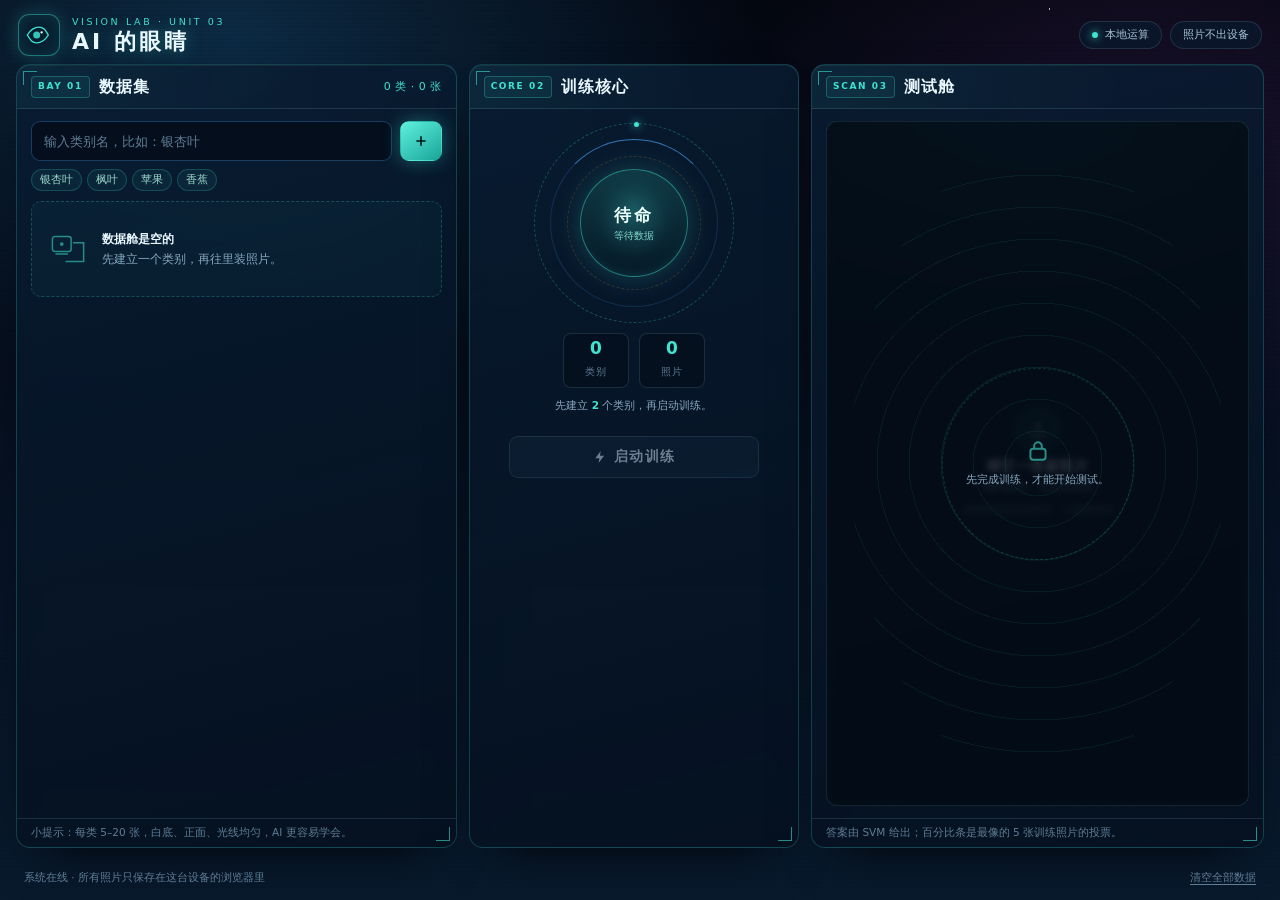
==== index.html @ 519f945d "初始化 AI 实验室网页" ====
<!DOCTYPE html>
<html lang="zh-CN">
<head>
<meta charset="UTF-8">
<meta name="viewport" content="width=device-width, initial-scale=1.0">
<title>AI 的眼睛 · 视觉训练舱</title>
<meta name="description" content="建立数据集、训练一个图像分类模型，再用新照片考考它。">
<link rel="icon" href="favicon.svg" type="image/svg+xml">
<link rel="stylesheet" href="css/style.css?v=20261105">
</head>
<body>
<div class="space" aria-hidden="true">
  <div class="stars stars-a"></div>
  <div class="stars stars-b"></div>
  <div class="horizon"></div>
  <div class="scanlines"></div>
</div>

<header class="hud-top">
  <div class="brand">
    <span class="brand-mark" aria-hidden="true">
      <svg viewBox="0 0 48 48" fill="none">
        <path d="M4 24c5.5-9 12.5-13.5 20-13.5S34.5 15 40 24c-5.5 9-12.5 13.5-20 13.5S9.5 33 4 24Z" stroke="currentColor" stroke-width="2.4"/>
        <circle cx="20" cy="24" r="6" fill="currentColor" opacity=".85"/>
        <circle cx="28.5" cy="19.5" r="2" fill="#fff"/>
      </svg>
    </span>
    <div class="brand-text">
      <p class="sys-code">VISION LAB · UNIT 03</p>
      <h1>AI 的眼睛</h1>
    </div>
  </div>
  <div class="hud-right">
    <span class="chip"><i class="live"></i>本地运算</span>
    <span class="chip">照片不出设备</span>
  </div>
</header>

<main class="deck">
  <!-- 01 数据集 -->
  <section class="panel panel-data" id="step-classes">
    <div class="panel-head">
      <span class="panel-code">BAY 01</span>
      <h2>数据集</h2>
      <span class="panel-status" id="classStatus">0 类 · 0 张</span>
    </div>
    <div class="panel-body">
      <div class="add-class">
        <input id="className" type="text" maxlength="12" placeholder="输入类别名，比如：银杏叶" autocomplete="off">
        <button class="btn add" id="addClassBtn" title="新建类别">
          <svg viewBox="0 0 24 24" fill="none" aria-hidden="true"><path d="M12 5v14M5 12h14" stroke="currentColor" stroke-width="2.4"/></svg>
        </button>
      </div>
      <div class="suggest" id="suggest">
        <button type="button" data-name="银杏叶">银杏叶</button>
        <button type="button" data-name="枫叶">枫叶</button>
        <button type="button" data-name="苹果">苹果</button>
        <button type="button" data-name="香蕉">香蕉</button>
      </div>
      <div class="class-grid" id="classGrid"></div>
      <div class="empty-state" id="classEmpty">
        <div class="empty-icon" aria-hidden="true">
          <svg viewBox="0 0 64 64" fill="none"><rect x="7" y="12" width="30" height="24" rx="4" stroke="currentColor" stroke-width="2.4"/><path d="M12 40h20M40 22h17v30H28" stroke="currentColor" stroke-width="2.4"/><circle cx="22" cy="24" r="3" fill="currentColor"/></svg>
        </div>
        <p><b>数据舱是空的</b>先建立一个类别，再往里装照片。</p>
      </div>
    </div>
    <div class="panel-foot">小提示：每类 5–20 张，白底、正面、光线均匀，AI 更容易学会。</div>
  </section>

  <!-- 02 训练核心 -->
  <section class="panel panel-core" id="step-train">
    <div class="panel-head">
      <span class="panel-code">CORE 02</span>
      <h2>训练核心</h2>
    </div>
    <div class="panel-body core-body">
      <div class="reactor" id="reactor">
        <span class="ring ring-a"></span>
        <span class="ring ring-b"></span>
        <span class="ring ring-c"></span>
        <span class="core">
          <b id="reactorTitle">待命</b>
          <i id="reactorSub">等待数据</i>
        </span>
      </div>

      <div class="stats">
        <div><b id="statClasses">0</b><span>类别</span></div>
        <div><b id="statPhotos">0</b><span>照片</span></div>
      </div>

      <p class="train-info" id="trainInfo">至少要有 2 个类别，每类至少 1 张照片。</p>
      <button class="btn launch" id="trainBtn" disabled>
        <svg viewBox="0 0 24 24" fill="none" aria-hidden="true"><path d="M13 3 5 14h6l-1 7 8-11h-6l1-7Z" fill="currentColor"/></svg>
        启动训练
      </button>
      <div class="progress" id="trainProgress" hidden><span id="trainStage">正在准备数据…</span></div>
      <p class="hint" id="trainHint" hidden></p>
    </div>
    <div class="panel-foot badge" id="modelBadge" hidden><i></i>模型已就绪，可以去测试舱了</div>
  </section>

  <!-- 03 测试舱 -->
  <section class="panel panel-test" id="step-test">
    <div class="panel-head">
      <span class="panel-code">SCAN 03</span>
      <h2>测试舱</h2>
    </div>
    <div class="panel-body test-body" id="testPanel">
      <label class="dropzone" id="dropzone" for="testFile">
        <span class="drop-icon" aria-hidden="true">
          <svg viewBox="0 0 24 24" fill="none"><path d="M12 16V4m0 0-4 4m4-4 4 4" stroke="currentColor" stroke-width="2"/><path d="M4 15v3a2 2 0 0 0 2 2h12a2 2 0 0 0 2-2v-3" stroke="currentColor" stroke-width="2"/></svg>
        </span>
        <b>喂它一张新照片</b>
        <span>拖到这里，或点击选择</span>
        <small>训练时没见过的照片，才是真考试</small>
        <input id="testFile" type="file" accept="image/*" hidden>
      </label>

      <div class="test-lock" id="testLock">
        <svg viewBox="0 0 24 24" fill="none" aria-hidden="true"><rect x="5" y="10" width="14" height="10" rx="2.5" stroke="currentColor" stroke-width="1.8"/><path d="M8.5 10V7.5a3.5 3.5 0 1 1 7 0V10" stroke="currentColor" stroke-width="1.8"/></svg>
        <p id="testLockText">先完成训练，才能打开测试舱。</p>
      </div>

      <div class="result" id="testResult" hidden></div>
    </div>
    <div class="panel-foot">答案由 SVM 给出；百分比条是最像的 5 张训练照片的投票。</div>
  </section>
</main>

<footer class="hud-bottom">
  <span><i class="live"></i>系统在线 · 所有照片只保存在这台设备的浏览器里</span>
  <button class="link-btn" id="clearAllBtn">清空全部数据</button>
</footer>

<div class="toast" id="toast" role="status" aria-live="polite"></div>

<div class="modal" id="modal" hidden>
  <div class="modal-card" role="dialog" aria-modal="true" aria-labelledby="modalTitle">
    <span class="modal-code">CONFIRM</span>
    <h3 id="modalTitle">确认删除</h3>
    <p id="modalText"></p>
    <div class="modal-actions">
      <button class="btn ghost" id="modalCancel">取消</button>
      <button class="btn danger" id="modalOk">删除</button>
    </div>
  </div>
</div>

<script src="js/db.js?v=20261105"></script>
<script src="js/features.js?v=20261105"></script>
<script src="js/app.js?v=20261105"></script>
</body>
</html>
---- css/style.css ----
/* AI 的眼睛 · 深空训练舱
   单页三栏：数据集 / 训练核心 / 测试舱。青蓝霓虹 + 橙色启动。 */

:root{
  --bg0:#03060f;
  --bg1:#071528;
  --panel:rgba(8,24,43,.82);
  --panel-2:rgba(5,17,32,.78);
  --line:rgba(63,227,208,.22);
  --line-soft:rgba(126,175,205,.18);
  --cyan:#3fe3d0;
  --cyan-deep:#0f8f85;
  --blue:#4aa8ff;
  --orange:#ff9f43;
  --orange-deep:#ff7a1a;
  --ink:#e9f7ff;
  --muted:#88a7bf;
  --muted-2:#5f7d95;
  --danger:#e05a4a;
  --font:"Microsoft YaHei","PingFang SC","Noto Sans CJK SC",system-ui,-apple-system,"Segoe UI",sans-serif;
}

*{box-sizing:border-box}
html,body{height:100%}
body{
  margin:0; overflow:hidden;
  font-family:var(--font); color:var(--ink); background:var(--bg0);
  line-height:1.5; -webkit-font-smoothing:antialiased;
}
[hidden]{display:none !important}
button,input{font-family:inherit}

/* ---------- 深空背景 ---------- */
.space{position:fixed;inset:0;z-index:-1;overflow:hidden;background:
  radial-gradient(900px 600px at 18% 4%, rgba(20,72,110,.55), transparent 60%),
  radial-gradient(700px 500px at 90% 16%, rgba(88,42,110,.28), transparent 62%),
  linear-gradient(180deg,#03060f 0%,#061224 55%,#081a2e 100%);
}
.stars{position:absolute;inset:-10% 0 0;background-repeat:no-repeat;opacity:.7}
.stars-a{
  background-image:
    radial-gradient(1.4px 1.4px at 8% 22%, #bdf3ff 50%, transparent 52%),
    radial-gradient(1.2px 1.2px at 24% 8%, #bdf3ff 50%, transparent 52%),
    radial-gradient(1.6px 1.6px at 39% 30%, #fff 50%, transparent 52%),
    radial-gradient(1.1px 1.1px at 55% 12%, #bdf3ff 50%, transparent 52%),
    radial-gradient(1.5px 1.5px at 68% 26%, #dff6ff 50%, transparent 52%),
    radial-gradient(1.2px 1.2px at 82% 10%, #fff 50%, transparent 52%),
    radial-gradient(1.3px 1.3px at 93% 32%, #bdf3ff 50%, transparent 52%),
    radial-gradient(1.1px 1.1px at 16% 44%, #9fd8ff 50%, transparent 52%),
    radial-gradient(1.4px 1.4px at 46% 48%, #9fd8ff 50%, transparent 52%),
    radial-gradient(1.2px 1.2px at 74% 52%, #dff6ff 50%, transparent 52%);
  animation:twinkle 6s ease-in-out infinite alternate;
}
.stars-b{
  background-image:
    radial-gradient(1px 1px at 12% 62%, #7fc9e8 50%, transparent 52%),
    radial-gradient(1px 1px at 31% 74%, #7fc9e8 50%, transparent 52%),
    radial-gradient(1px 1px at 49% 64%, #9fe3ff 50%, transparent 52%),
    radial-gradient(1px 1px at 66% 78%, #7fc9e8 50%, transparent 52%),
    radial-gradient(1px 1px at 84% 66%, #9fe3ff 50%, transparent 52%),
    radial-gradient(1px 1px at 95% 84%, #7fc9e8 50%, transparent 52%);
  opacity:.4; animation:twinkle 4.5s ease-in-out infinite alternate-reverse;
}
@keyframes twinkle{from{opacity:.35}to{opacity:.8}}
.horizon{
  position:absolute;left:-25%;right:-25%;bottom:-14%;height:52%;
  background-image:
    linear-gradient(rgba(63,227,208,.16) 1px, transparent 1px),
    linear-gradient(90deg, rgba(63,227,208,.16) 1px, transparent 1px);
  background-size:54px 54px;
  transform:perspective(420px) rotateX(63deg);
  transform-origin:center bottom;
  mask-image:linear-gradient(transparent 0%, #000 55%);
  -webkit-mask-image:linear-gradient(transparent 0%, #000 55%);
  opacity:.55;
}
.scanlines{
  position:absolute;inset:0;pointer-events:none;opacity:.28;
  background:repeating-linear-gradient(180deg, rgba(0,0,0,0) 0 2px, rgba(0,0,0,.35) 3px, rgba(0,0,0,0) 4px);
}

/* ---------- 顶栏 ---------- */
.hud-top{
  position:relative;z-index:2;height:64px;
  display:flex;align-items:center;justify-content:space-between;gap:16px;
  padding:10px 18px 4px;
}
.brand{display:flex;align-items:center;gap:12px;min-width:0}
.brand-mark{
  width:42px;height:42px;border-radius:11px;display:grid;place-items:center;flex:none;
  color:var(--cyan);background:rgba(8,30,48,.8);
  border:1px solid rgba(63,227,208,.45);
  box-shadow:0 0 18px rgba(63,227,208,.22), inset 0 0 16px rgba(63,227,208,.12);
}
.brand-mark svg{width:28px;height:28px}
.brand-text{min-width:0}
.sys-code{
  margin:0;font-size:9.5px;letter-spacing:2.6px;color:var(--cyan);
  text-transform:uppercase;white-space:nowrap;
}
.brand-text h1{
  margin:0;font-size:22px;line-height:1.2;letter-spacing:3px;font-weight:800;
  text-shadow:0 0 18px rgba(63,227,208,.35);
}
.hud-right{display:flex;gap:8px;flex-wrap:wrap;justify-content:flex-end}
.chip{
  display:inline-flex;align-items:center;gap:7px;height:28px;padding:0 12px;
  border-radius:999px;font-size:11px;color:#a9c7da;
  background:rgba(9,27,46,.7);border:1px solid var(--line-soft);
}
.live{
  width:6px;height:6px;border-radius:50%;background:var(--cyan);flex:none;
  box-shadow:0 0 8px var(--cyan);animation:pulse 1.6s ease-in-out infinite;
}
@keyframes pulse{0%,100%{opacity:.45}50%{opacity:1}}

/* ---------- 三栏布局 ---------- */
.deck{
  position:relative;z-index:1;
  height:calc(100vh - 64px - 44px);
  display:grid;grid-template-columns:minmax(0,36fr) minmax(0,27fr) minmax(0,37fr);
  gap:12px;padding:0 16px 8px;
}
.panel{
  position:relative;display:flex;flex-direction:column;min-height:0;overflow:hidden;
  background:linear-gradient(165deg, rgba(9,28,50,.9), rgba(5,16,30,.82));
  border:1px solid var(--line);border-radius:14px;
  box-shadow:0 24px 50px -28px #000, inset 0 1px 0 rgba(255,255,255,.05);
  backdrop-filter:blur(10px);-webkit-backdrop-filter:blur(10px);
}
.panel::before,.panel::after{
  content:"";position:absolute;width:13px;height:13px;pointer-events:none;
  border-color:rgba(63,227,208,.6);border-style:solid;
}
.panel::before{top:6px;left:6px;border-width:1px 0 0 1px}
.panel::after{bottom:6px;right:6px;border-width:0 1px 1px 0}

.panel-head{
  flex:none;display:flex;align-items:center;gap:9px;
  padding:10px 14px 9px;border-bottom:1px solid var(--line-soft);
  background:linear-gradient(90deg, rgba(63,227,208,.06), transparent 70%);
}
.panel-code{
  font-size:9px;letter-spacing:1.6px;color:var(--cyan);font-weight:700;
  padding:3px 6px;border:1px solid rgba(63,227,208,.28);border-radius:4px;
  background:rgba(63,227,208,.06);white-space:nowrap;
}
.panel-head h2{margin:0;font-size:16px;letter-spacing:1.2px;font-weight:800}
.panel-status{
  margin-left:auto;font-size:11px;color:var(--cyan);
  white-space:nowrap;letter-spacing:.5px;
}
.panel-body{
  flex:1;min-height:0;overflow:auto;padding:12px 14px;
  scrollbar-width:thin;scrollbar-color:rgba(63,227,208,.28) transparent;
}
.panel-body::-webkit-scrollbar{width:6px}
.panel-body::-webkit-scrollbar-thumb{background:rgba(63,227,208,.24);border-radius:3px}
.panel-foot{
  flex:none;padding:6px 14px 7px;border-top:1px solid var(--line-soft);
  font-size:10.5px;color:var(--muted-2);line-height:1.4;
}
.panel-foot.badge{display:flex;align-items:center;gap:7px;color:var(--cyan);font-size:11px}
.panel-foot.badge i{width:6px;height:6px;border-radius:50%;background:var(--cyan);box-shadow:0 0 8px var(--cyan)}

/* ---------- 数据集 ---------- */
.add-class{display:flex;gap:8px}
.add-class input{
  flex:1;min-width:0;height:40px;padding:0 12px;font-size:12.5px;
  color:var(--ink);background:rgba(4,14,26,.85);
  border:1px solid rgba(74,168,255,.3);border-radius:9px;outline:none;
  transition:border-color .2s, box-shadow .2s;
}
.add-class input::placeholder{color:var(--muted-2)}
.add-class input:focus{border-color:var(--cyan);box-shadow:0 0 0 3px rgba(63,227,208,.12)}
.btn{
  display:inline-flex;align-items:center;justify-content:center;gap:6px;
  border:1px solid transparent;border-radius:9px;cursor:pointer;
  font-weight:700;color:var(--ink);transition:transform .12s, box-shadow .2s, background .2s;
}
.btn:active{transform:translateY(1px)}
.btn svg{width:16px;height:16px}
.btn.add{
  flex:none;width:42px;height:40px;color:#031512;
  background:linear-gradient(145deg,#5ff0de,#1aa79a);
  box-shadow:0 0 18px rgba(63,227,208,.35);
}
.btn.add:hover{box-shadow:0 0 26px rgba(63,227,208,.55)}

.suggest{display:flex;gap:5px;flex-wrap:wrap;margin:8px 0 10px}
.suggest button{
  font-size:10.5px;color:#9fd8ce;cursor:pointer;padding:3px 8px;
  background:rgba(63,227,208,.06);border:1px solid rgba(63,227,208,.2);border-radius:999px;
}
.suggest button:hover{background:rgba(63,227,208,.14)}

.class-grid{display:flex;flex-direction:column;gap:9px}
.class-card{
  position:relative;padding:9px 10px 8px;border-radius:10px;
  background:linear-gradient(160deg, rgba(10,31,53,.85), rgba(5,18,33,.8));
  border:1px solid var(--line-soft);
  box-shadow:inset 0 1px 0 rgba(255,255,255,.035);
  animation:pop .25s ease both;
}
@keyframes pop{from{opacity:0;transform:scale(.98)}to{opacity:1;transform:none}}
.class-card::before{content:"";position:absolute;left:0;top:10px;bottom:10px;width:2px;border-radius:2px;background:var(--accent);box-shadow:0 0 10px var(--accent)}
.class-head{display:flex;align-items:center;gap:7px;margin-bottom:7px;padding-left:7px}
.class-dot{width:7px;height:7px;border-radius:50%;background:var(--accent);flex:none;box-shadow:0 0 8px var(--accent)}
.class-name{margin:0;font-size:13px;font-weight:700;white-space:nowrap;overflow:hidden;text-overflow:ellipsis}
.class-count{font-size:10px;color:var(--muted-2);flex:none}
.class-actions{margin-left:auto;display:flex;gap:2px;flex:none}
.icon-btn{
  width:24px;height:24px;border-radius:6px;border:1px solid transparent;background:transparent;
  color:var(--muted-2);cursor:pointer;display:grid;place-items:center;
}
.icon-btn:hover{background:rgba(63,227,208,.1);color:var(--cyan)}
.icon-btn.danger:hover{background:rgba(224,90,74,.14);color:#ff7a6b}
.icon-btn svg{width:13px;height:13px}
.rename-input{
  flex:1;min-width:0;height:26px;padding:0 8px;font-size:12.5px;font-weight:700;
  color:var(--ink);background:rgba(4,14,26,.9);
  border:1px solid var(--cyan);border-radius:6px;outline:none;
  box-shadow:0 0 0 3px rgba(63,227,208,.12);
}

.thumbs{display:grid;grid-template-columns:repeat(auto-fill,minmax(48px,1fr));gap:5px}
.thumb{position:relative;aspect-ratio:1;border-radius:6px;overflow:hidden;background:#0a1c2f;border:1px solid rgba(126,175,205,.12)}
.thumb img{width:100%;height:100%;object-fit:cover;display:block}
.thumb-del{
  position:absolute;right:2px;top:2px;width:17px;height:17px;border-radius:50%;
  border:0;background:rgba(3,10,20,.78);color:#cfe9f5;font-size:11px;line-height:1;cursor:pointer;
  opacity:0;transition:opacity .15s;
}
.thumb:hover .thumb-del{opacity:1}
.add-tile{
  aspect-ratio:1;border-radius:6px;border:1px dashed rgba(63,227,208,.35);
  background:rgba(63,227,208,.04);color:#9fd8ce;
  font-size:10.5px;font-weight:700;cursor:pointer;
  display:flex;flex-direction:column;align-items:center;justify-content:center;gap:0;
}
.add-tile:hover{background:rgba(63,227,208,.12);border-color:var(--cyan)}
.add-tile span{font-size:16px;line-height:1}

.card-foot{display:flex;gap:6px;margin-top:7px}
.card-foot .btn{
  flex:1;height:27px;font-size:10.5px;border-radius:6px;
  background:rgba(74,168,255,.08);border:1px solid rgba(74,168,255,.22);color:#a9d2ff;
}
.card-foot .btn:hover{background:rgba(74,168,255,.16)}

.empty-state{
  display:flex;align-items:center;gap:14px;padding:16px;border-radius:10px;
  border:1px dashed rgba(63,227,208,.24);background:rgba(63,227,208,.035);
  color:var(--muted);font-size:12px;
}
.empty-state b{color:var(--ink);display:block;margin-bottom:2px}
.empty-icon{flex:none;width:40px;height:40px;color:var(--cyan);opacity:.55}
.empty-icon svg{width:100%;height:100%}

/* ---------- 训练核心 ---------- */
.core-body{display:flex;flex-direction:column;align-items:center;overflow:hidden}
.reactor{
  position:relative;width:200px;height:200px;flex:none;
  display:grid;place-items:center;margin:2px auto 0;
  transition:filter .3s;
}
.ring{position:absolute;border-radius:50%}
.ring-a{inset:0;border:1px dashed rgba(63,227,208,.28);animation:spin 22s linear infinite}
.ring-b{inset:16px;border:1px solid rgba(74,168,255,.16);border-top-color:rgba(74,168,255,.65);animation:spin 9s linear infinite reverse}
.ring-c{inset:33px;border:1px dashed rgba(255,159,67,.18);animation:spin 15s linear infinite}
@keyframes spin{to{transform:rotate(360deg)}}
.ring-a::before{
  content:"";position:absolute;top:-2px;left:50%;width:5px;height:5px;border-radius:50%;
  background:var(--cyan);box-shadow:0 0 9px var(--cyan);
}
.core{
  width:108px;height:108px;border-radius:50%;
  display:flex;flex-direction:column;align-items:center;justify-content:center;gap:1px;
  background:radial-gradient(circle at 50% 38%, rgba(63,227,208,.32), rgba(5,20,36,.94) 68%);
  border:1px solid rgba(63,227,208,.5);
  box-shadow:0 0 28px rgba(63,227,208,.22), inset 0 0 22px rgba(63,227,208,.18);
  transition:border-color .3s, box-shadow .3s, background .3s;
}
.core b{font-size:17px;letter-spacing:3px;color:#eafffb;font-weight:800}
.core i{font-style:normal;font-size:9.5px;color:#7fd8ce;max-width:88px;text-align:center;line-height:1.35}
.reactor.is-ready .core{border-color:rgba(63,227,208,.8);box-shadow:0 0 34px rgba(63,227,208,.35), inset 0 0 24px rgba(63,227,208,.22)}
.reactor.is-training .ring-a,.reactor.is-training .ring-b{animation-duration:2.6s}
.reactor.is-training .ring-a{border-color:rgba(255,159,67,.5)}
.reactor.is-training .ring-a::before{background:var(--orange);box-shadow:0 0 10px var(--orange)}
.reactor.is-training .core{
  background:radial-gradient(circle at 50% 38%, rgba(255,159,67,.38), rgba(30,14,4,.94) 68%);
  border-color:rgba(255,159,67,.65);
  box-shadow:0 0 34px rgba(255,159,67,.35), inset 0 0 22px rgba(255,159,67,.2);
}
.reactor.is-training .core b{color:#fff4e6}
.reactor.is-training .core i{color:#ffc68a}

.stats{display:flex;gap:10px;margin:10px 0 2px;width:100%;justify-content:center}
.stats div{
  min-width:66px;padding:5px 10px;border-radius:8px;text-align:center;
  background:rgba(4,14,26,.6);border:1px solid var(--line-soft);
}
.stats b{display:block;font-size:17px;color:var(--cyan);line-height:1.1}
.stats span{font-size:9.5px;color:var(--muted-2);letter-spacing:1px}

.train-info{
  margin:8px 0 10px;text-align:center;font-size:10.5px;color:var(--muted);
  line-height:1.4;min-height:28px;max-width:260px;
}
.train-info b{color:var(--cyan)}
.train-info .warn{color:#ffbe7a}
.btn.launch{
  width:100%;max-width:250px;height:42px;font-size:13.5px;letter-spacing:1.5px;
  color:#1a0c00;background:linear-gradient(140deg,#ffb35c,#ff8420);
  border:1px solid rgba(255,200,140,.5);
  box-shadow:0 0 22px rgba(255,140,40,.35), inset 0 1px 0 rgba(255,255,255,.4);
}
.btn.launch:hover{box-shadow:0 0 30px rgba(255,140,40,.55)}
.btn.launch:disabled{
  cursor:not-allowed;color:#8ea3b5;background:rgba(14,34,54,.8);
  border-color:var(--line-soft);box-shadow:none;opacity:.75;
}
.progress{margin-top:8px;text-align:center}
.progress span{font-size:10.5px;color:var(--orange);letter-spacing:.4px}
.hint{
  margin:8px 0 0;font-size:10px;color:#ffbe7a;text-align:center;
  background:rgba(255,159,67,.08);border:1px solid rgba(255,159,67,.18);
  border-radius:7px;padding:5px 8px;line-height:1.4;
}

/* ---------- 测试舱 ---------- */
.test-body{position:relative;display:flex;flex-direction:column}
.dropzone{
  flex:1;min-height:0;display:flex;flex-direction:column;align-items:center;justify-content:center;gap:3px;
  padding:18px 14px;border-radius:11px;cursor:pointer;text-align:center;
  border:1.5px dashed rgba(63,227,208,.32);
  background:radial-gradient(420px 220px at 50% 0%, rgba(63,227,208,.08), rgba(4,14,26,.5));
  transition:border-color .2s, background .2s, transform .2s;
}
.dropzone:hover,.dropzone.drag{border-color:var(--cyan);background:rgba(63,227,208,.1);transform:translateY(-1px)}
.drop-icon{
  width:40px;height:40px;border-radius:50%;display:grid;place-items:center;margin-bottom:3px;
  color:var(--cyan);background:rgba(63,227,208,.08);border:1px solid rgba(63,227,208,.3);
  box-shadow:0 0 18px rgba(63,227,208,.18);
}
.drop-icon svg{width:20px;height:20px}
.dropzone b{font-size:13.5px;letter-spacing:.5px}
.dropzone span{font-size:11px;color:var(--muted)}
.dropzone small{font-size:9.5px;color:var(--muted-2);margin-top:4px}

.test-lock{
  position:absolute;inset:12px 14px;z-index:2;
  display:flex;flex-direction:column;align-items:center;justify-content:center;gap:8px;
  border-radius:11px;background:rgba(4,12,22,.84);backdrop-filter:blur(3px);
  color:var(--muted);font-size:11px;text-align:center;padding:16px;
  border:1px solid rgba(126,175,205,.12);overflow:hidden;
}
.test-lock::before{
  content:"";position:absolute;inset:24px;border-radius:50%;pointer-events:none;
  background:repeating-radial-gradient(circle at 50% 50%, rgba(63,227,208,.14) 0 1px, transparent 1px 32px);
  opacity:.5;
}
.test-lock::after{
  content:"";position:absolute;width:190px;height:190px;border-radius:50%;pointer-events:none;
  border:1px dashed rgba(63,227,208,.18);
  box-shadow:0 0 0 1px rgba(63,227,208,.05);
}
.test-lock svg,.test-lock p{position:relative;z-index:1}
.test-lock svg{width:26px;height:26px;color:var(--cyan);opacity:.6}
.test-lock p{margin:0;max-width:220px;line-height:1.5}

.test-body.has-result .dropzone{display:none}
.result{
  display:grid;grid-template-columns:128px minmax(0,1fr);gap:14px;align-items:start;
  animation:pop .25s ease both;
}
.result-preview{border-radius:10px;overflow:hidden;aspect-ratio:1;border:1px solid var(--line);background:#0a1c2f}
.result-preview img{width:100%;height:100%;object-fit:cover;display:block}
.result-body{min-width:0}
.result-kicker{margin:0;font-size:9.5px;letter-spacing:2px;color:var(--muted-2);font-weight:700}
.result-answer{display:flex;align-items:baseline;gap:9px;flex-wrap:wrap;margin:0 0 4px}
.result-answer strong{font-size:23px;line-height:1.2;color:var(--accent,var(--cyan));text-shadow:0 0 16px rgba(63,227,208,.3)}
.result-answer .conf{font-size:12px;font-weight:700;color:var(--muted)}
.uncertain{
  display:inline-block;margin:0 0 8px;font-size:10px;font-weight:700;color:#ffbe7a;
  background:rgba(255,159,67,.1);border:1px solid rgba(255,159,67,.22);
  border-radius:999px;padding:3px 9px;
}
.bars{display:flex;flex-direction:column;gap:7px;margin:6px 0 8px}
.prob{display:grid;grid-template-columns:76px minmax(0,1fr) 38px;align-items:center;gap:8px;font-size:11px}
.prob .label{white-space:nowrap;overflow:hidden;text-overflow:ellipsis;color:var(--muted)}
.prob .track{height:8px;border-radius:999px;background:rgba(126,175,205,.12);overflow:hidden}
.prob .fill{height:100%;width:0;border-radius:999px;background:var(--accent,var(--cyan));transition:width .6s cubic-bezier(.2,.7,.3,1)}
.prob .pct{text-align:right;font-weight:700;color:#cfe9f5;font-size:10.5px}
.prob.top .label{color:var(--ink);font-weight:700}
.note{margin:0 0 8px;font-size:9.5px;color:var(--muted-2);line-height:1.5}
.result-actions{display:flex;gap:8px}
.result-actions .btn{
  height:30px;padding:0 12px;font-size:11px;
  background:rgba(74,168,255,.08);border:1px solid rgba(74,168,255,.25);color:#a9d2ff;
}

/* ---------- 底栏 / 提示 ---------- */
.hud-bottom{
  position:relative;z-index:2;height:44px;display:flex;align-items:center;justify-content:space-between;gap:14px;
  padding:0 18px;font-size:10.5px;color:var(--muted-2);
}
.hud-bottom .live{margin-right:6px}
.link-btn{
  font-size:10.5px;color:var(--muted-2);background:none;border:0;cursor:pointer;
  text-decoration:underline;text-underline-offset:3px;
}
.link-btn:hover{color:#ff8a78}

.toast{
  position:fixed;right:18px;top:70px;left:auto;bottom:auto;z-index:60;
  transform:translateY(-10px);max-width:min(70vw,420px);padding:9px 16px;
  border-radius:9px;text-align:center;color:#dff8ff;font-size:11.5px;
  background:rgba(6,26,44,.94);
  border:1px solid rgba(63,227,208,.4);box-shadow:0 0 24px rgba(63,227,208,.22);
  opacity:0;pointer-events:none;transition:opacity .25s, transform .25s;
}
.toast.show{opacity:1;transform:translateY(0)}
.toast.error{border-color:rgba(224,90,74,.6);color:#ffd6cf;box-shadow:0 0 24px rgba(224,90,74,.25)}

.modal{
  position:fixed;inset:0;z-index:70;display:grid;place-items:center;padding:20px;
  background:rgba(2,8,16,.7);backdrop-filter:blur(5px);
  animation:fade .18s ease both;
}
@keyframes fade{from{opacity:0}to{opacity:1}}
.modal-card{
  width:min(400px,94vw);padding:20px;border-radius:13px;
  background:linear-gradient(165deg, rgba(9,28,50,.98), rgba(5,16,30,.98));
  border:1px solid rgba(63,227,208,.35);
  box-shadow:0 30px 70px -30px #000, 0 0 30px rgba(63,227,208,.12);
  animation:pop .22s ease both;
}
.modal-code{font-size:9px;letter-spacing:2px;color:var(--cyan);font-weight:700}
.modal-card h3{margin:4px 0 7px;font-size:17px;letter-spacing:.6px}
.modal-card p{margin:0 0 18px;color:var(--muted);font-size:12px;line-height:1.55}
.modal-actions{display:flex;justify-content:flex-end;gap:8px}
.btn.ghost{height:34px;padding:0 14px;font-size:12px;background:rgba(255,255,255,.04);border:1px solid var(--line-soft);color:#a9c7da}
.btn.ghost:hover{border-color:var(--line);color:var(--ink)}
.btn.danger{height:34px;padding:0 14px;font-size:12px;background:linear-gradient(140deg,#e05a4a,#c24536);color:#fff}

/* ---------- 窄屏：允许页面滚动 ---------- */
@media (max-width:1100px){
  html,body{height:auto;overflow:auto}
  body{min-height:100vh}
  .hud-top{height:auto;padding:14px 16px 6px}
  .deck{
    height:auto;display:flex;flex-direction:column;gap:14px;
    padding:0 14px 16px;
  }
  .panel{min-height:auto}
  .panel-body{overflow:visible}
  .panel-data .panel-body{max-height:52vh;overflow:auto}
  .core-body{overflow:visible}
  .reactor{width:180px;height:180px}
  .core{width:96px;height:96px}
  .test-body{min-height:280px}
  .dropzone{min-height:180px}
  .hud-bottom{height:auto;padding:8px 16px 18px;flex-wrap:wrap}
}
@media (max-width:520px){
  .hud-right{display:none}
  .brand-text h1{font-size:20px}
  .result{grid-template-columns:1fr}
  .result-preview{max-width:200px}
  .panel-head h2{font-size:15px}
}
@media (max-height:700px) and (min-width:1101px){
  .hud-top{height:54px;padding-top:6px}
  .deck{height:calc(100vh - 54px - 38px)}
  .hud-bottom{height:38px}
  .reactor{width:168px;height:168px}
  .core{width:92px;height:92px}
  .core b{font-size:15px}
  .stats b{font-size:15px}
  .train-info{margin:5px 0 7px;min-height:24px}
  .panel-foot{padding:4px 14px 5px}
}
@media (hover:none){
  .thumb-del{opacity:1}
}
@media (prefers-reduced-motion:reduce){
  *{animation:none !important;transition:none !important}
}
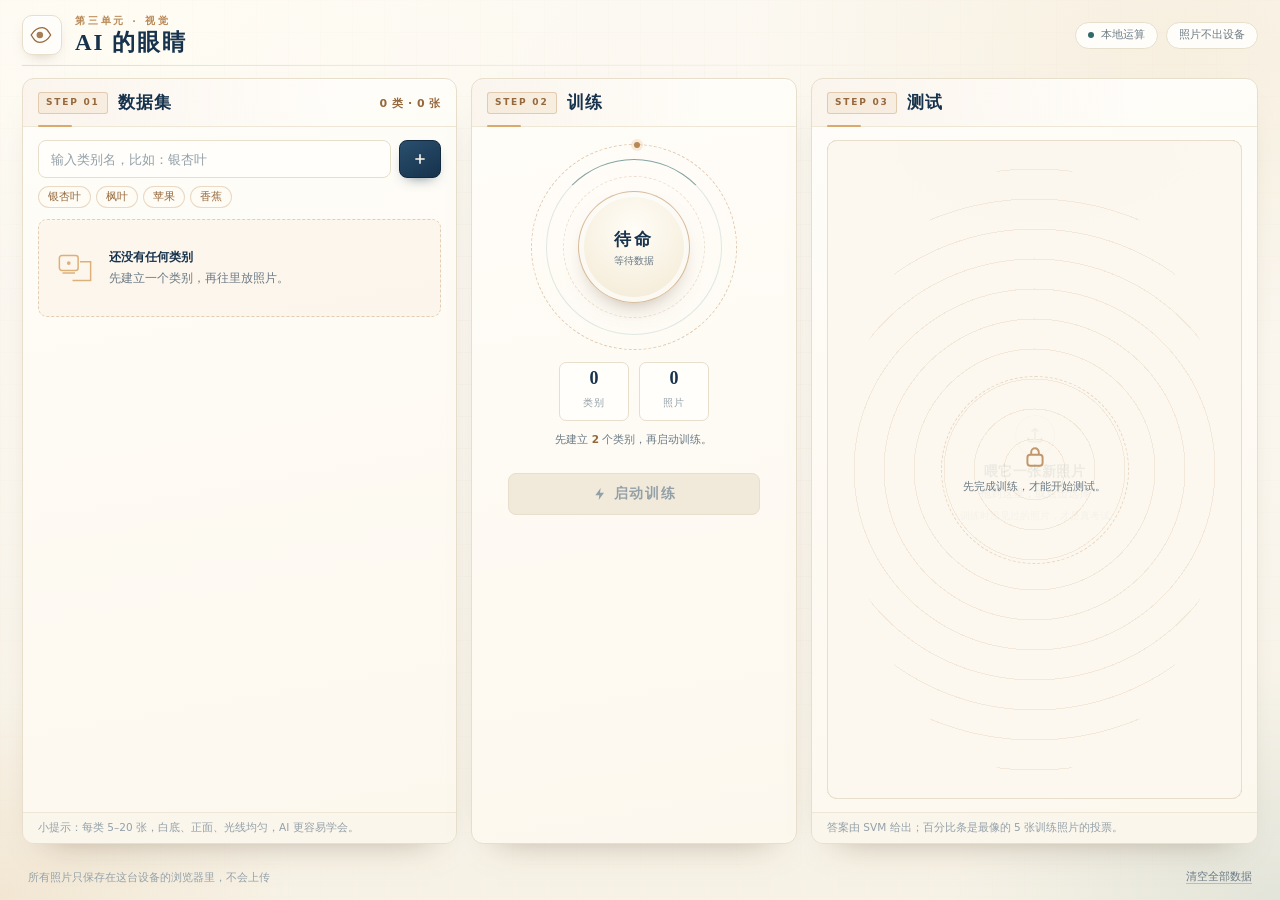
==== commit ef2f9176: "改为纸感书页风格" ====
--- a/index.html
+++ b/index.html
@@ -3,18 +3,13 @@
 <head>
 <meta charset="UTF-8">
 <meta name="viewport" content="width=device-width, initial-scale=1.0">
-<title>AI 的眼睛 · 视觉训练舱</title>
+<title>AI 的眼睛 · 视觉实验室</title>
 <meta name="description" content="建立数据集、训练一个图像分类模型，再用新照片考考它。">
 <link rel="icon" href="favicon.svg" type="image/svg+xml">
-<link rel="stylesheet" href="css/style.css?v=20261105">
+<link rel="stylesheet" href="css/style.css?v=20261110">
 </head>
 <body>
-<div class="space" aria-hidden="true">
-  <div class="stars stars-a"></div>
-  <div class="stars stars-b"></div>
-  <div class="horizon"></div>
-  <div class="scanlines"></div>
-</div>
+<div class="space" aria-hidden="true"></div>
 
 <header class="hud-top">
   <div class="brand">
@@ -26,7 +21,7 @@
       </svg>
     </span>
     <div class="brand-text">
-      <p class="sys-code">VISION LAB · UNIT 03</p>
+      <p class="sys-code">第三单元 · 视觉</p>
       <h1>AI 的眼睛</h1>
     </div>
   </div>
@@ -40,7 +35,7 @@
   <!-- 01 数据集 -->
   <section class="panel panel-data" id="step-classes">
     <div class="panel-head">
-      <span class="panel-code">BAY 01</span>
+      <span class="panel-code">STEP 01</span>
       <h2>数据集</h2>
       <span class="panel-status" id="classStatus">0 类 · 0 张</span>
     </div>
@@ -62,7 +57,7 @@
         <div class="empty-icon" aria-hidden="true">
           <svg viewBox="0 0 64 64" fill="none"><rect x="7" y="12" width="30" height="24" rx="4" stroke="currentColor" stroke-width="2.4"/><path d="M12 40h20M40 22h17v30H28" stroke="currentColor" stroke-width="2.4"/><circle cx="22" cy="24" r="3" fill="currentColor"/></svg>
         </div>
-        <p><b>数据舱是空的</b>先建立一个类别，再往里装照片。</p>
+        <p><b>还没有任何类别</b>先建立一个类别，再往里放照片。</p>
       </div>
     </div>
     <div class="panel-foot">小提示：每类 5–20 张，白底、正面、光线均匀，AI 更容易学会。</div>
@@ -71,8 +66,8 @@
   <!-- 02 训练核心 -->
   <section class="panel panel-core" id="step-train">
     <div class="panel-head">
-      <span class="panel-code">CORE 02</span>
-      <h2>训练核心</h2>
+      <span class="panel-code">STEP 02</span>
+      <h2>训练</h2>
     </div>
     <div class="panel-body core-body">
       <div class="reactor" id="reactor">
@@ -98,14 +93,14 @@
       <div class="progress" id="trainProgress" hidden><span id="trainStage">正在准备数据…</span></div>
       <p class="hint" id="trainHint" hidden></p>
     </div>
-    <div class="panel-foot badge" id="modelBadge" hidden><i></i>模型已就绪，可以去测试舱了</div>
+    <div class="panel-foot badge" id="modelBadge" hidden><i></i>模型已就绪，可以开始测试</div>
   </section>
 
   <!-- 03 测试舱 -->
   <section class="panel panel-test" id="step-test">
     <div class="panel-head">
-      <span class="panel-code">SCAN 03</span>
-      <h2>测试舱</h2>
+      <span class="panel-code">STEP 03</span>
+      <h2>测试</h2>
     </div>
     <div class="panel-body test-body" id="testPanel">
       <label class="dropzone" id="dropzone" for="testFile">
@@ -120,7 +115,7 @@
 
       <div class="test-lock" id="testLock">
         <svg viewBox="0 0 24 24" fill="none" aria-hidden="true"><rect x="5" y="10" width="14" height="10" rx="2.5" stroke="currentColor" stroke-width="1.8"/><path d="M8.5 10V7.5a3.5 3.5 0 1 1 7 0V10" stroke="currentColor" stroke-width="1.8"/></svg>
-        <p id="testLockText">先完成训练，才能打开测试舱。</p>
+        <p id="testLockText">先完成训练，才能开始测试。</p>
       </div>
 
       <div class="result" id="testResult" hidden></div>
@@ -130,7 +125,7 @@
 </main>
 
 <footer class="hud-bottom">
-  <span><i class="live"></i>系统在线 · 所有照片只保存在这台设备的浏览器里</span>
+  <span><i class="live"></i>所有照片只保存在这台设备的浏览器里，不会上传</span>
   <button class="link-btn" id="clearAllBtn">清空全部数据</button>
 </footer>
 
@@ -148,8 +143,8 @@
   </div>
 </div>
 
-<script src="js/db.js?v=20261105"></script>
-<script src="js/features.js?v=20261105"></script>
-<script src="js/app.js?v=20261105"></script>
+<script src="js/db.js?v=20261110"></script>
+<script src="js/features.js?v=20261110"></script>
+<script src="js/app.js?v=20261110"></script>
 </body>
 </html>
--- a/css/style.css
+++ b/css/style.css
@@ -1,485 +1,476 @@
-/* AI 的眼睛 · 深空训练舱
-   单页三栏：数据集 / 训练核心 / 测试舱。青蓝霓虹 + 橙色启动。 */
+/* AI 的眼睛 · 视觉实验室
+   单页三栏：数据集 / 训练核心 / 测试舱。
+   纸感米白 + 深海军蓝正文 + 黄铜金强调，参考同书其他章节的版面调性。 */
 
 :root{
-  --bg0:#03060f;
-  --bg1:#071528;
-  --panel:rgba(8,24,43,.82);
-  --panel-2:rgba(5,17,32,.78);
-  --line:rgba(63,227,208,.22);
-  --line-soft:rgba(126,175,205,.18);
-  --cyan:#3fe3d0;
-  --cyan-deep:#0f8f85;
-  --blue:#4aa8ff;
-  --orange:#ff9f43;
-  --orange-deep:#ff7a1a;
-  --ink:#e9f7ff;
-  --muted:#88a7bf;
-  --muted-2:#5f7d95;
-  --danger:#e05a4a;
+  --paper:#FBF7EF;
+  --paper-2:#F6F1E6;
+  --card:#FFFDF9;
+  --card-2:#FDF8EE;
+  --line:#E7DECB;
+  --line-soft:#EFE7D6;
+  --navy:#16324C;
+  --ink:#22384D;
+  --muted:#6B7A85;
+  --muted-2:#93A0A8;
+  --gold:#B88754;
+  --gold-lt:#D9A96D;
+  --gold-deep:#96683C;
+  --teal:#31696B;
+  --danger:#B4462F;
   --font:"Microsoft YaHei","PingFang SC","Noto Sans CJK SC",system-ui,-apple-system,"Segoe UI",sans-serif;
+  --serif:"Noto Serif CJK SC","Source Han Serif SC","Songti SC",Georgia,"Times New Roman",serif;
 }
 
 *{box-sizing:border-box}
 html,body{height:100%}
 body{
   margin:0; overflow:hidden;
-  font-family:var(--font); color:var(--ink); background:var(--bg0);
-  line-height:1.5; -webkit-font-smoothing:antialiased;
+  font-family:var(--font); color:var(--ink); background:var(--paper);
+  line-height:1.55; -webkit-font-smoothing:antialiased;
 }
 [hidden]{display:none !important}
 button,input{font-family:inherit}
 
-/* ---------- 深空背景 ---------- */
+/* ---------- 纸面背景 ---------- */
 .space{position:fixed;inset:0;z-index:-1;overflow:hidden;background:
-  radial-gradient(900px 600px at 18% 4%, rgba(20,72,110,.55), transparent 60%),
-  radial-gradient(700px 500px at 90% 16%, rgba(88,42,110,.28), transparent 62%),
-  linear-gradient(180deg,#03060f 0%,#061224 55%,#081a2e 100%);
-}
-.stars{position:absolute;inset:-10% 0 0;background-repeat:no-repeat;opacity:.7}
-.stars-a{
+  radial-gradient(760px 520px at 12% 0%, #FFFCF4, transparent 62%),
+  radial-gradient(680px 480px at 92% 6%, #F7EFDF, transparent 64%),
+  linear-gradient(180deg,#FCF9F2 0%,#FBF7EF 48%,#F7F2E6 100%);
+}
+/* 极细的方格纹，像制图纸 */
+.space::before{
+  content:"";position:absolute;inset:0;opacity:.55;
   background-image:
-    radial-gradient(1.4px 1.4px at 8% 22%, #bdf3ff 50%, transparent 52%),
-    radial-gradient(1.2px 1.2px at 24% 8%, #bdf3ff 50%, transparent 52%),
-    radial-gradient(1.6px 1.6px at 39% 30%, #fff 50%, transparent 52%),
-    radial-gradient(1.1px 1.1px at 55% 12%, #bdf3ff 50%, transparent 52%),
-    radial-gradient(1.5px 1.5px at 68% 26%, #dff6ff 50%, transparent 52%),
-    radial-gradient(1.2px 1.2px at 82% 10%, #fff 50%, transparent 52%),
-    radial-gradient(1.3px 1.3px at 93% 32%, #bdf3ff 50%, transparent 52%),
-    radial-gradient(1.1px 1.1px at 16% 44%, #9fd8ff 50%, transparent 52%),
-    radial-gradient(1.4px 1.4px at 46% 48%, #9fd8ff 50%, transparent 52%),
-    radial-gradient(1.2px 1.2px at 74% 52%, #dff6ff 50%, transparent 52%);
-  animation:twinkle 6s ease-in-out infinite alternate;
-}
-.stars-b{
-  background-image:
-    radial-gradient(1px 1px at 12% 62%, #7fc9e8 50%, transparent 52%),
-    radial-gradient(1px 1px at 31% 74%, #7fc9e8 50%, transparent 52%),
-    radial-gradient(1px 1px at 49% 64%, #9fe3ff 50%, transparent 52%),
-    radial-gradient(1px 1px at 66% 78%, #7fc9e8 50%, transparent 52%),
-    radial-gradient(1px 1px at 84% 66%, #9fe3ff 50%, transparent 52%),
-    radial-gradient(1px 1px at 95% 84%, #7fc9e8 50%, transparent 52%);
-  opacity:.4; animation:twinkle 4.5s ease-in-out infinite alternate-reverse;
-}
-@keyframes twinkle{from{opacity:.35}to{opacity:.8}}
-.horizon{
-  position:absolute;left:-25%;right:-25%;bottom:-14%;height:52%;
-  background-image:
-    linear-gradient(rgba(63,227,208,.16) 1px, transparent 1px),
-    linear-gradient(90deg, rgba(63,227,208,.16) 1px, transparent 1px);
-  background-size:54px 54px;
-  transform:perspective(420px) rotateX(63deg);
-  transform-origin:center bottom;
-  mask-image:linear-gradient(transparent 0%, #000 55%);
-  -webkit-mask-image:linear-gradient(transparent 0%, #000 55%);
-  opacity:.55;
-}
-.scanlines{
-  position:absolute;inset:0;pointer-events:none;opacity:.28;
-  background:repeating-linear-gradient(180deg, rgba(0,0,0,0) 0 2px, rgba(0,0,0,.35) 3px, rgba(0,0,0,0) 4px);
-}
+    linear-gradient(rgba(184,135,84,.07) 1px, transparent 1px),
+    linear-gradient(90deg, rgba(184,135,84,.07) 1px, transparent 1px);
+  background-size:32px 32px;
+  mask-image:radial-gradient(120% 90% at 50% 40%, #000 0%, transparent 78%);
+  -webkit-mask-image:radial-gradient(120% 90% at 50% 40%, #000 0%, transparent 78%);
+}
+/* 四角淡淡的暖色晕 */
+.space::after{
+  content:"";position:absolute;inset:0;
+  background:
+    radial-gradient(420px 300px at 0% 100%, rgba(217,169,109,.16), transparent 70%),
+    radial-gradient(460px 320px at 100% 100%, rgba(49,105,107,.10), transparent 72%);
+}
+.stars,.horizon,.scanlines{display:none}
 
 /* ---------- 顶栏 ---------- */
 .hud-top{
-  position:relative;z-index:2;height:64px;
+  position:relative;z-index:2;height:66px;
   display:flex;align-items:center;justify-content:space-between;gap:16px;
-  padding:10px 18px 4px;
-}
-.brand{display:flex;align-items:center;gap:12px;min-width:0}
+  padding:10px 22px 6px;
+}
+.hud-top::after{
+  content:"";position:absolute;left:22px;right:22px;bottom:0;height:1px;
+  background:linear-gradient(90deg,var(--line),transparent 78%);
+}
+.brand{display:flex;align-items:center;gap:13px;min-width:0}
 .brand-mark{
-  width:42px;height:42px;border-radius:11px;display:grid;place-items:center;flex:none;
-  color:var(--cyan);background:rgba(8,30,48,.8);
-  border:1px solid rgba(63,227,208,.45);
-  box-shadow:0 0 18px rgba(63,227,208,.22), inset 0 0 16px rgba(63,227,208,.12);
-}
-.brand-mark svg{width:28px;height:28px}
+  width:40px;height:40px;border-radius:10px;display:grid;place-items:center;flex:none;
+  color:var(--gold-deep);background:var(--card);
+  border:1px solid var(--line);
+  box-shadow:0 6px 16px -10px rgba(90,66,34,.55), inset 0 0 0 1px #FFF;
+}
+.brand-mark svg{width:26px;height:26px}
 .brand-text{min-width:0}
 .sys-code{
-  margin:0;font-size:9.5px;letter-spacing:2.6px;color:var(--cyan);
-  text-transform:uppercase;white-space:nowrap;
+  margin:0;font-size:9.5px;letter-spacing:2.8px;color:var(--gold);
+  text-transform:uppercase;white-space:nowrap;font-weight:700;
 }
 .brand-text h1{
-  margin:0;font-size:22px;line-height:1.2;letter-spacing:3px;font-weight:800;
-  text-shadow:0 0 18px rgba(63,227,208,.35);
+  margin:0;font-family:var(--serif);font-size:23px;line-height:1.2;letter-spacing:2px;
+  font-weight:700;color:var(--navy);
 }
 .hud-right{display:flex;gap:8px;flex-wrap:wrap;justify-content:flex-end}
 .chip{
-  display:inline-flex;align-items:center;gap:7px;height:28px;padding:0 12px;
-  border-radius:999px;font-size:11px;color:#a9c7da;
-  background:rgba(9,27,46,.7);border:1px solid var(--line-soft);
+  display:inline-flex;align-items:center;gap:7px;height:27px;padding:0 12px;
+  border-radius:999px;font-size:11px;color:var(--muted);
+  background:var(--card);border:1px solid var(--line);
 }
 .live{
-  width:6px;height:6px;border-radius:50%;background:var(--cyan);flex:none;
-  box-shadow:0 0 8px var(--cyan);animation:pulse 1.6s ease-in-out infinite;
-}
-@keyframes pulse{0%,100%{opacity:.45}50%{opacity:1}}
+  width:6px;height:6px;border-radius:50%;background:var(--teal);flex:none;
+  animation:pulse 2s ease-in-out infinite;
+}
+@keyframes pulse{0%,100%{opacity:.4}50%{opacity:1}}
 
 /* ---------- 三栏布局 ---------- */
 .deck{
   position:relative;z-index:1;
-  height:calc(100vh - 64px - 44px);
+  height:calc(100vh - 66px - 46px);
   display:grid;grid-template-columns:minmax(0,36fr) minmax(0,27fr) minmax(0,37fr);
-  gap:12px;padding:0 16px 8px;
+  gap:14px;padding:12px 22px 10px;
 }
 .panel{
   position:relative;display:flex;flex-direction:column;min-height:0;overflow:hidden;
-  background:linear-gradient(165deg, rgba(9,28,50,.9), rgba(5,16,30,.82));
-  border:1px solid var(--line);border-radius:14px;
-  box-shadow:0 24px 50px -28px #000, inset 0 1px 0 rgba(255,255,255,.05);
-  backdrop-filter:blur(10px);-webkit-backdrop-filter:blur(10px);
-}
-.panel::before,.panel::after{
-  content:"";position:absolute;width:13px;height:13px;pointer-events:none;
-  border-color:rgba(63,227,208,.6);border-style:solid;
-}
-.panel::before{top:6px;left:6px;border-width:1px 0 0 1px}
-.panel::after{bottom:6px;right:6px;border-width:0 1px 1px 0}
+  background:linear-gradient(170deg,var(--card),var(--card-2));
+  border:1px solid var(--line);border-radius:12px;
+  box-shadow:0 18px 34px -26px rgba(86,64,34,.5), 0 1px 0 #FFF inset;
+}
 
 .panel-head{
-  flex:none;display:flex;align-items:center;gap:9px;
-  padding:10px 14px 9px;border-bottom:1px solid var(--line-soft);
-  background:linear-gradient(90deg, rgba(63,227,208,.06), transparent 70%);
+  flex:none;display:flex;align-items:center;gap:10px;
+  padding:11px 15px 10px;border-bottom:1px solid var(--line-soft);
+  background:linear-gradient(90deg, rgba(184,135,84,.07), transparent 72%);
+  position:relative;
+}
+.panel-head::after{
+  content:"";position:absolute;left:15px;bottom:-1px;width:34px;height:2px;
+  background:var(--gold-lt);border-radius:2px;
 }
 .panel-code{
-  font-size:9px;letter-spacing:1.6px;color:var(--cyan);font-weight:700;
-  padding:3px 6px;border:1px solid rgba(63,227,208,.28);border-radius:4px;
-  background:rgba(63,227,208,.06);white-space:nowrap;
-}
-.panel-head h2{margin:0;font-size:16px;letter-spacing:1.2px;font-weight:800}
+  font-size:9px;letter-spacing:1.8px;color:var(--gold-deep);font-weight:700;
+  padding:3px 7px;border:1px solid rgba(184,135,84,.34);border-radius:3px;
+  background:rgba(217,169,109,.12);white-space:nowrap;
+}
+.panel-head h2{
+  margin:0;font-family:var(--serif);font-size:17px;letter-spacing:1.4px;
+  font-weight:700;color:var(--navy);
+}
 .panel-status{
-  margin-left:auto;font-size:11px;color:var(--cyan);
-  white-space:nowrap;letter-spacing:.5px;
+  margin-left:auto;font-size:11px;color:var(--gold-deep);
+  white-space:nowrap;letter-spacing:.5px;font-weight:700;
 }
 .panel-body{
-  flex:1;min-height:0;overflow:auto;padding:12px 14px;
-  scrollbar-width:thin;scrollbar-color:rgba(63,227,208,.28) transparent;
-}
-.panel-body::-webkit-scrollbar{width:6px}
-.panel-body::-webkit-scrollbar-thumb{background:rgba(63,227,208,.24);border-radius:3px}
+  flex:1;min-height:0;overflow:auto;padding:13px 15px;
+  scrollbar-width:thin;scrollbar-color:rgba(184,135,84,.35) transparent;
+}
+.panel-body::-webkit-scrollbar{width:7px}
+.panel-body::-webkit-scrollbar-thumb{background:rgba(184,135,84,.28);border-radius:4px}
 .panel-foot{
-  flex:none;padding:6px 14px 7px;border-top:1px solid var(--line-soft);
-  font-size:10.5px;color:var(--muted-2);line-height:1.4;
-}
-.panel-foot.badge{display:flex;align-items:center;gap:7px;color:var(--cyan);font-size:11px}
-.panel-foot.badge i{width:6px;height:6px;border-radius:50%;background:var(--cyan);box-shadow:0 0 8px var(--cyan)}
+  flex:none;padding:7px 15px 8px;border-top:1px solid var(--line-soft);
+  font-size:10.5px;color:var(--muted-2);line-height:1.45;
+  background:rgba(250,246,236,.6);
+}
+.panel-foot.badge{display:flex;align-items:center;gap:7px;color:var(--teal);font-size:11px;font-weight:700}
+.panel-foot.badge i{width:6px;height:6px;border-radius:50%;background:var(--teal)}
 
 /* ---------- 数据集 ---------- */
 .add-class{display:flex;gap:8px}
 .add-class input{
-  flex:1;min-width:0;height:40px;padding:0 12px;font-size:12.5px;
-  color:var(--ink);background:rgba(4,14,26,.85);
-  border:1px solid rgba(74,168,255,.3);border-radius:9px;outline:none;
+  flex:1;min-width:0;height:38px;padding:0 12px;font-size:12.5px;
+  color:var(--ink);background:#FFFEFB;
+  border:1px solid var(--line);border-radius:8px;outline:none;
   transition:border-color .2s, box-shadow .2s;
 }
 .add-class input::placeholder{color:var(--muted-2)}
-.add-class input:focus{border-color:var(--cyan);box-shadow:0 0 0 3px rgba(63,227,208,.12)}
+.add-class input:focus{border-color:var(--gold-lt);box-shadow:0 0 0 3px rgba(217,169,109,.18)}
 .btn{
   display:inline-flex;align-items:center;justify-content:center;gap:6px;
-  border:1px solid transparent;border-radius:9px;cursor:pointer;
-  font-weight:700;color:var(--ink);transition:transform .12s, box-shadow .2s, background .2s;
+  border:1px solid transparent;border-radius:8px;cursor:pointer;
+  font-weight:700;color:var(--ink);transition:transform .12s, box-shadow .2s, background .2s, border-color .2s;
 }
 .btn:active{transform:translateY(1px)}
 .btn svg{width:16px;height:16px}
 .btn.add{
-  flex:none;width:42px;height:40px;color:#031512;
-  background:linear-gradient(145deg,#5ff0de,#1aa79a);
-  box-shadow:0 0 18px rgba(63,227,208,.35);
-}
-.btn.add:hover{box-shadow:0 0 26px rgba(63,227,208,.55)}
-
-.suggest{display:flex;gap:5px;flex-wrap:wrap;margin:8px 0 10px}
+  flex:none;width:42px;height:38px;color:#FFF8EC;
+  background:linear-gradient(150deg,#2A4F6E,#16324C);
+  border-color:#122A40;
+  box-shadow:0 6px 14px -8px rgba(22,50,76,.8);
+}
+.btn.add:hover{background:linear-gradient(150deg,#32597A,#1B3A57)}
+
+.suggest{display:flex;gap:5px;flex-wrap:wrap;margin:8px 0 11px}
 .suggest button{
-  font-size:10.5px;color:#9fd8ce;cursor:pointer;padding:3px 8px;
-  background:rgba(63,227,208,.06);border:1px solid rgba(63,227,208,.2);border-radius:999px;
-}
-.suggest button:hover{background:rgba(63,227,208,.14)}
-
-.class-grid{display:flex;flex-direction:column;gap:9px}
+  font-size:10.5px;color:var(--gold-deep);cursor:pointer;padding:3px 9px;
+  background:#FFFCF5;border:1px solid rgba(184,135,84,.3);border-radius:999px;
+}
+.suggest button:hover{background:rgba(217,169,109,.16);border-color:var(--gold-lt)}
+
+.class-grid{display:flex;flex-direction:column;gap:10px}
 .class-card{
-  position:relative;padding:9px 10px 8px;border-radius:10px;
-  background:linear-gradient(160deg, rgba(10,31,53,.85), rgba(5,18,33,.8));
-  border:1px solid var(--line-soft);
-  box-shadow:inset 0 1px 0 rgba(255,255,255,.035);
+  position:relative;padding:9px 11px 9px 14px;border-radius:9px;
+  background:#FFFEFB;
+  border:1px solid var(--line);
+  box-shadow:0 6px 14px -12px rgba(86,64,34,.6);
   animation:pop .25s ease both;
 }
-@keyframes pop{from{opacity:0;transform:scale(.98)}to{opacity:1;transform:none}}
-.class-card::before{content:"";position:absolute;left:0;top:10px;bottom:10px;width:2px;border-radius:2px;background:var(--accent);box-shadow:0 0 10px var(--accent)}
-.class-head{display:flex;align-items:center;gap:7px;margin-bottom:7px;padding-left:7px}
-.class-dot{width:7px;height:7px;border-radius:50%;background:var(--accent);flex:none;box-shadow:0 0 8px var(--accent)}
-.class-name{margin:0;font-size:13px;font-weight:700;white-space:nowrap;overflow:hidden;text-overflow:ellipsis}
+@keyframes pop{from{opacity:0;transform:scale(.985)}to{opacity:1;transform:none}}
+.class-card::before{
+  content:"";position:absolute;left:0;top:9px;bottom:9px;width:3px;border-radius:0 2px 2px 0;
+  background:var(--accent);
+}
+.class-head{display:flex;align-items:center;gap:7px;margin-bottom:7px}
+.class-dot{width:7px;height:7px;border-radius:50%;background:var(--accent);flex:none}
+.class-name{margin:0;font-size:13px;font-weight:700;white-space:nowrap;overflow:hidden;text-overflow:ellipsis;color:var(--navy)}
 .class-count{font-size:10px;color:var(--muted-2);flex:none}
 .class-actions{margin-left:auto;display:flex;gap:2px;flex:none}
 .icon-btn{
-  width:24px;height:24px;border-radius:6px;border:1px solid transparent;background:transparent;
+  width:24px;height:24px;border-radius:5px;border:1px solid transparent;background:transparent;
   color:var(--muted-2);cursor:pointer;display:grid;place-items:center;
 }
-.icon-btn:hover{background:rgba(63,227,208,.1);color:var(--cyan)}
-.icon-btn.danger:hover{background:rgba(224,90,74,.14);color:#ff7a6b}
+.icon-btn:hover{background:rgba(184,135,84,.14);color:var(--gold-deep);border-color:rgba(184,135,84,.25)}
+.icon-btn.danger:hover{background:rgba(180,70,47,.1);color:var(--danger);border-color:rgba(180,70,47,.28)}
 .icon-btn svg{width:13px;height:13px}
 .rename-input{
   flex:1;min-width:0;height:26px;padding:0 8px;font-size:12.5px;font-weight:700;
-  color:var(--ink);background:rgba(4,14,26,.9);
-  border:1px solid var(--cyan);border-radius:6px;outline:none;
-  box-shadow:0 0 0 3px rgba(63,227,208,.12);
+  color:var(--ink);background:#FFFEFB;
+  border:1px solid var(--gold-lt);border-radius:5px;outline:none;
+  box-shadow:0 0 0 3px rgba(217,169,109,.16);
 }
 
 .thumbs{display:grid;grid-template-columns:repeat(auto-fill,minmax(48px,1fr));gap:5px}
-.thumb{position:relative;aspect-ratio:1;border-radius:6px;overflow:hidden;background:#0a1c2f;border:1px solid rgba(126,175,205,.12)}
+.thumb{position:relative;aspect-ratio:1;border-radius:5px;overflow:hidden;background:#F2ECDF;border:1px solid var(--line-soft)}
 .thumb img{width:100%;height:100%;object-fit:cover;display:block}
 .thumb-del{
   position:absolute;right:2px;top:2px;width:17px;height:17px;border-radius:50%;
-  border:0;background:rgba(3,10,20,.78);color:#cfe9f5;font-size:11px;line-height:1;cursor:pointer;
+  border:0;background:rgba(22,50,76,.72);color:#FFF8EC;font-size:11px;line-height:1;cursor:pointer;
   opacity:0;transition:opacity .15s;
 }
 .thumb:hover .thumb-del{opacity:1}
 .add-tile{
-  aspect-ratio:1;border-radius:6px;border:1px dashed rgba(63,227,208,.35);
-  background:rgba(63,227,208,.04);color:#9fd8ce;
+  aspect-ratio:1;border-radius:5px;border:1px dashed rgba(184,135,84,.45);
+  background:rgba(217,169,109,.09);color:var(--gold-deep);
   font-size:10.5px;font-weight:700;cursor:pointer;
-  display:flex;flex-direction:column;align-items:center;justify-content:center;gap:0;
-}
-.add-tile:hover{background:rgba(63,227,208,.12);border-color:var(--cyan)}
+  display:flex;flex-direction:column;align-items:center;justify-content:center;
+}
+.add-tile:hover{background:rgba(217,169,109,.2);border-color:var(--gold)}
 .add-tile span{font-size:16px;line-height:1}
 
 .card-foot{display:flex;gap:6px;margin-top:7px}
 .card-foot .btn{
   flex:1;height:27px;font-size:10.5px;border-radius:6px;
-  background:rgba(74,168,255,.08);border:1px solid rgba(74,168,255,.22);color:#a9d2ff;
-}
-.card-foot .btn:hover{background:rgba(74,168,255,.16)}
+  background:#FCF7EC;border:1px solid rgba(184,135,84,.32);color:var(--gold-deep);
+}
+.card-foot .btn:hover{background:rgba(217,169,109,.18);border-color:var(--gold-lt)}
 
 .empty-state{
-  display:flex;align-items:center;gap:14px;padding:16px;border-radius:10px;
-  border:1px dashed rgba(63,227,208,.24);background:rgba(63,227,208,.035);
+  display:flex;align-items:center;gap:14px;padding:16px;border-radius:9px;
+  border:1px dashed rgba(184,135,84,.36);background:rgba(217,169,109,.07);
   color:var(--muted);font-size:12px;
 }
-.empty-state b{color:var(--ink);display:block;margin-bottom:2px}
-.empty-icon{flex:none;width:40px;height:40px;color:var(--cyan);opacity:.55}
+.empty-state b{color:var(--navy);display:block;margin-bottom:2px}
+.empty-icon{flex:none;width:40px;height:40px;color:var(--gold-lt);opacity:.9}
 .empty-icon svg{width:100%;height:100%}
 
 /* ---------- 训练核心 ---------- */
 .core-body{display:flex;flex-direction:column;align-items:center;overflow:hidden}
 .reactor{
-  position:relative;width:200px;height:200px;flex:none;
-  display:grid;place-items:center;margin:2px auto 0;
+  position:relative;width:206px;height:206px;flex:none;
+  display:grid;place-items:center;margin:4px auto 0;
   transition:filter .3s;
 }
 .ring{position:absolute;border-radius:50%}
-.ring-a{inset:0;border:1px dashed rgba(63,227,208,.28);animation:spin 22s linear infinite}
-.ring-b{inset:16px;border:1px solid rgba(74,168,255,.16);border-top-color:rgba(74,168,255,.65);animation:spin 9s linear infinite reverse}
-.ring-c{inset:33px;border:1px dashed rgba(255,159,67,.18);animation:spin 15s linear infinite}
+.ring-a{inset:0;border:1px dashed rgba(184,135,84,.42);animation:spin 26s linear infinite}
+.ring-b{inset:15px;border:1px solid rgba(49,105,107,.14);border-top-color:rgba(49,105,107,.6);animation:spin 10s linear infinite reverse}
+.ring-c{inset:32px;border:1px dashed rgba(184,135,84,.24);animation:spin 17s linear infinite}
 @keyframes spin{to{transform:rotate(360deg)}}
 .ring-a::before{
-  content:"";position:absolute;top:-2px;left:50%;width:5px;height:5px;border-radius:50%;
-  background:var(--cyan);box-shadow:0 0 9px var(--cyan);
+  content:"";position:absolute;top:-3px;left:50%;width:6px;height:6px;border-radius:50%;
+  background:var(--gold);box-shadow:0 0 0 3px rgba(217,169,109,.22);
 }
 .core{
-  width:108px;height:108px;border-radius:50%;
+  width:112px;height:112px;border-radius:50%;
   display:flex;flex-direction:column;align-items:center;justify-content:center;gap:1px;
-  background:radial-gradient(circle at 50% 38%, rgba(63,227,208,.32), rgba(5,20,36,.94) 68%);
-  border:1px solid rgba(63,227,208,.5);
-  box-shadow:0 0 28px rgba(63,227,208,.22), inset 0 0 22px rgba(63,227,208,.18);
+  background:radial-gradient(circle at 50% 34%, #FFFDF7, #F6EEDC 72%);
+  border:1px solid rgba(184,135,84,.5);
+  box-shadow:0 12px 26px -16px rgba(86,64,34,.6), inset 0 0 0 5px rgba(255,255,255,.65);
   transition:border-color .3s, box-shadow .3s, background .3s;
 }
-.core b{font-size:17px;letter-spacing:3px;color:#eafffb;font-weight:800}
-.core i{font-style:normal;font-size:9.5px;color:#7fd8ce;max-width:88px;text-align:center;line-height:1.35}
-.reactor.is-ready .core{border-color:rgba(63,227,208,.8);box-shadow:0 0 34px rgba(63,227,208,.35), inset 0 0 24px rgba(63,227,208,.22)}
-.reactor.is-training .ring-a,.reactor.is-training .ring-b{animation-duration:2.6s}
-.reactor.is-training .ring-a{border-color:rgba(255,159,67,.5)}
-.reactor.is-training .ring-a::before{background:var(--orange);box-shadow:0 0 10px var(--orange)}
+.core b{font-family:var(--serif);font-size:17px;letter-spacing:3px;color:var(--navy);font-weight:700}
+.core i{font-style:normal;font-size:9.5px;color:var(--muted);max-width:90px;text-align:center;line-height:1.35}
+.reactor.is-ready .core{
+  border-color:rgba(49,105,107,.55);
+  box-shadow:0 12px 26px -16px rgba(86,64,34,.6), 0 0 0 4px rgba(49,105,107,.1), inset 0 0 0 5px rgba(255,255,255,.7);
+}
+.reactor.is-ready .core b{color:var(--teal)}
+.reactor.is-training .ring-a,.reactor.is-training .ring-b{animation-duration:2.8s}
+.reactor.is-training .ring-a{border-color:rgba(196,116,58,.6)}
+.reactor.is-training .ring-a::before{background:#C4743A}
 .reactor.is-training .core{
-  background:radial-gradient(circle at 50% 38%, rgba(255,159,67,.38), rgba(30,14,4,.94) 68%);
-  border-color:rgba(255,159,67,.65);
-  box-shadow:0 0 34px rgba(255,159,67,.35), inset 0 0 22px rgba(255,159,67,.2);
-}
-.reactor.is-training .core b{color:#fff4e6}
-.reactor.is-training .core i{color:#ffc68a}
-
-.stats{display:flex;gap:10px;margin:10px 0 2px;width:100%;justify-content:center}
+  background:radial-gradient(circle at 50% 34%, #FFF7EA, #F8E4CC 72%);
+  border-color:rgba(196,116,58,.6);
+}
+.reactor.is-training .core b{color:#8E4A1B}
+
+.stats{display:flex;gap:10px;margin:12px 0 2px;width:100%;justify-content:center}
 .stats div{
-  min-width:66px;padding:5px 10px;border-radius:8px;text-align:center;
-  background:rgba(4,14,26,.6);border:1px solid var(--line-soft);
-}
-.stats b{display:block;font-size:17px;color:var(--cyan);line-height:1.1}
-.stats span{font-size:9.5px;color:var(--muted-2);letter-spacing:1px}
+  min-width:70px;padding:6px 10px;border-radius:7px;text-align:center;
+  background:#FFFEFB;border:1px solid var(--line);
+}
+.stats b{display:block;font-family:var(--serif);font-size:18px;color:var(--navy);line-height:1.1}
+.stats span{font-size:9.5px;color:var(--muted-2);letter-spacing:1.2px}
 
 .train-info{
-  margin:8px 0 10px;text-align:center;font-size:10.5px;color:var(--muted);
-  line-height:1.4;min-height:28px;max-width:260px;
-}
-.train-info b{color:var(--cyan)}
-.train-info .warn{color:#ffbe7a}
+  margin:9px 0 11px;text-align:center;font-size:10.5px;color:var(--muted);
+  line-height:1.45;min-height:30px;max-width:262px;
+}
+.train-info b{color:var(--gold-deep)}
+.train-info .warn{color:#A9601F}
 .btn.launch{
-  width:100%;max-width:250px;height:42px;font-size:13.5px;letter-spacing:1.5px;
-  color:#1a0c00;background:linear-gradient(140deg,#ffb35c,#ff8420);
-  border:1px solid rgba(255,200,140,.5);
-  box-shadow:0 0 22px rgba(255,140,40,.35), inset 0 1px 0 rgba(255,255,255,.4);
-}
-.btn.launch:hover{box-shadow:0 0 30px rgba(255,140,40,.55)}
+  width:100%;max-width:252px;height:42px;font-size:13.5px;letter-spacing:1.6px;
+  color:#FFFBF1;background:linear-gradient(150deg,#D9A96D,#96683C);
+  border:1px solid #84592F;
+  box-shadow:0 10px 20px -12px rgba(150,104,60,.95);
+}
+.btn.launch:hover{background:linear-gradient(150deg,#E0B57A,#9E7040)}
 .btn.launch:disabled{
-  cursor:not-allowed;color:#8ea3b5;background:rgba(14,34,54,.8);
-  border-color:var(--line-soft);box-shadow:none;opacity:.75;
+  cursor:not-allowed;color:var(--muted-2);background:#F1EADA;
+  border-color:var(--line);box-shadow:none;
 }
 .progress{margin-top:8px;text-align:center}
-.progress span{font-size:10.5px;color:var(--orange);letter-spacing:.4px}
+.progress span{font-size:10.5px;color:var(--gold-deep);letter-spacing:.4px}
 .hint{
-  margin:8px 0 0;font-size:10px;color:#ffbe7a;text-align:center;
-  background:rgba(255,159,67,.08);border:1px solid rgba(255,159,67,.18);
-  border-radius:7px;padding:5px 8px;line-height:1.4;
+  margin:8px 0 0;font-size:10px;color:#8E4A1B;text-align:center;
+  background:rgba(217,169,109,.16);border:1px solid rgba(184,135,84,.3);
+  border-radius:6px;padding:5px 8px;line-height:1.45;
 }
 
 /* ---------- 测试舱 ---------- */
 .test-body{position:relative;display:flex;flex-direction:column}
 .dropzone{
   flex:1;min-height:0;display:flex;flex-direction:column;align-items:center;justify-content:center;gap:3px;
-  padding:18px 14px;border-radius:11px;cursor:pointer;text-align:center;
-  border:1.5px dashed rgba(63,227,208,.32);
-  background:radial-gradient(420px 220px at 50% 0%, rgba(63,227,208,.08), rgba(4,14,26,.5));
+  padding:18px 14px;border-radius:10px;cursor:pointer;text-align:center;
+  border:1.5px dashed rgba(184,135,84,.5);
+  background:radial-gradient(420px 220px at 50% 0%, rgba(217,169,109,.14), rgba(255,253,247,.85));
   transition:border-color .2s, background .2s, transform .2s;
 }
-.dropzone:hover,.dropzone.drag{border-color:var(--cyan);background:rgba(63,227,208,.1);transform:translateY(-1px)}
+.dropzone:hover,.dropzone.drag{border-color:var(--gold);background:rgba(217,169,109,.16);transform:translateY(-1px)}
 .drop-icon{
   width:40px;height:40px;border-radius:50%;display:grid;place-items:center;margin-bottom:3px;
-  color:var(--cyan);background:rgba(63,227,208,.08);border:1px solid rgba(63,227,208,.3);
-  box-shadow:0 0 18px rgba(63,227,208,.18);
+  color:var(--gold-deep);background:#FFFCF4;border:1px solid rgba(184,135,84,.35);
+  box-shadow:0 8px 16px -12px rgba(150,104,60,.9);
 }
 .drop-icon svg{width:20px;height:20px}
-.dropzone b{font-size:13.5px;letter-spacing:.5px}
+.dropzone b{font-size:13.5px;letter-spacing:.5px;color:var(--navy)}
 .dropzone span{font-size:11px;color:var(--muted)}
 .dropzone small{font-size:9.5px;color:var(--muted-2);margin-top:4px}
 
 .test-lock{
-  position:absolute;inset:12px 14px;z-index:2;
+  position:absolute;inset:13px 15px;z-index:2;
   display:flex;flex-direction:column;align-items:center;justify-content:center;gap:8px;
-  border-radius:11px;background:rgba(4,12,22,.84);backdrop-filter:blur(3px);
+  border-radius:10px;background:rgba(252,248,239,.93);
   color:var(--muted);font-size:11px;text-align:center;padding:16px;
-  border:1px solid rgba(126,175,205,.12);overflow:hidden;
+  border:1px solid var(--line);overflow:hidden;
 }
 .test-lock::before{
   content:"";position:absolute;inset:24px;border-radius:50%;pointer-events:none;
-  background:repeating-radial-gradient(circle at 50% 50%, rgba(63,227,208,.14) 0 1px, transparent 1px 32px);
-  opacity:.5;
+  background:repeating-radial-gradient(circle at 50% 50%, rgba(184,135,84,.18) 0 1px, transparent 1px 30px);
+  opacity:.75;
 }
 .test-lock::after{
-  content:"";position:absolute;width:190px;height:190px;border-radius:50%;pointer-events:none;
-  border:1px dashed rgba(63,227,208,.18);
-  box-shadow:0 0 0 1px rgba(63,227,208,.05);
+  content:"";position:absolute;width:186px;height:186px;border-radius:50%;pointer-events:none;
+  border:1px dashed rgba(184,135,84,.3);
 }
 .test-lock svg,.test-lock p{position:relative;z-index:1}
-.test-lock svg{width:26px;height:26px;color:var(--cyan);opacity:.6}
-.test-lock p{margin:0;max-width:220px;line-height:1.5}
+.test-lock svg{width:26px;height:26px;color:var(--gold);opacity:.85}
+.test-lock p{margin:0;max-width:220px;line-height:1.55}
 
 .test-body.has-result .dropzone{display:none}
 .result{
   display:grid;grid-template-columns:128px minmax(0,1fr);gap:14px;align-items:start;
   animation:pop .25s ease both;
 }
-.result-preview{border-radius:10px;overflow:hidden;aspect-ratio:1;border:1px solid var(--line);background:#0a1c2f}
+.result-preview{border-radius:8px;overflow:hidden;aspect-ratio:1;border:1px solid var(--line);background:#F2ECDF}
 .result-preview img{width:100%;height:100%;object-fit:cover;display:block}
 .result-body{min-width:0}
 .result-kicker{margin:0;font-size:9.5px;letter-spacing:2px;color:var(--muted-2);font-weight:700}
 .result-answer{display:flex;align-items:baseline;gap:9px;flex-wrap:wrap;margin:0 0 4px}
-.result-answer strong{font-size:23px;line-height:1.2;color:var(--accent,var(--cyan));text-shadow:0 0 16px rgba(63,227,208,.3)}
+.result-answer strong{font-family:var(--serif);font-size:23px;line-height:1.2;color:var(--accent,var(--navy));font-weight:700}
 .result-answer .conf{font-size:12px;font-weight:700;color:var(--muted)}
 .uncertain{
-  display:inline-block;margin:0 0 8px;font-size:10px;font-weight:700;color:#ffbe7a;
-  background:rgba(255,159,67,.1);border:1px solid rgba(255,159,67,.22);
+  display:inline-block;margin:0 0 8px;font-size:10px;font-weight:700;color:#8E4A1B;
+  background:rgba(217,169,109,.2);border:1px solid rgba(184,135,84,.38);
   border-radius:999px;padding:3px 9px;
 }
 .bars{display:flex;flex-direction:column;gap:7px;margin:6px 0 8px}
 .prob{display:grid;grid-template-columns:76px minmax(0,1fr) 38px;align-items:center;gap:8px;font-size:11px}
 .prob .label{white-space:nowrap;overflow:hidden;text-overflow:ellipsis;color:var(--muted)}
-.prob .track{height:8px;border-radius:999px;background:rgba(126,175,205,.12);overflow:hidden}
-.prob .fill{height:100%;width:0;border-radius:999px;background:var(--accent,var(--cyan));transition:width .6s cubic-bezier(.2,.7,.3,1)}
-.prob .pct{text-align:right;font-weight:700;color:#cfe9f5;font-size:10.5px}
-.prob.top .label{color:var(--ink);font-weight:700}
+.prob .track{height:8px;border-radius:999px;background:#EFE6D3;overflow:hidden}
+.prob .fill{height:100%;width:0;border-radius:999px;background:var(--accent,var(--gold));transition:width .6s cubic-bezier(.2,.7,.3,1)}
+.prob .pct{text-align:right;font-weight:700;color:var(--navy);font-size:10.5px}
+.prob.top .label{color:var(--navy);font-weight:700}
 .note{margin:0 0 8px;font-size:9.5px;color:var(--muted-2);line-height:1.5}
 .result-actions{display:flex;gap:8px}
 .result-actions .btn{
   height:30px;padding:0 12px;font-size:11px;
-  background:rgba(74,168,255,.08);border:1px solid rgba(74,168,255,.25);color:#a9d2ff;
-}
+  background:#FCF7EC;border:1px solid rgba(184,135,84,.35);color:var(--gold-deep);
+}
+.result-actions .btn:hover{background:rgba(217,169,109,.2)}
 
 /* ---------- 底栏 / 提示 ---------- */
 .hud-bottom{
-  position:relative;z-index:2;height:44px;display:flex;align-items:center;justify-content:space-between;gap:14px;
-  padding:0 18px;font-size:10.5px;color:var(--muted-2);
-}
-.hud-bottom .live{margin-right:6px}
+  position:relative;z-index:2;height:46px;display:flex;align-items:center;justify-content:space-between;gap:14px;
+  padding:0 22px;font-size:10.5px;color:var(--muted-2);
+}
+.hud-bottom .live{margin-right:6px;background:var(--gold)}
 .link-btn{
-  font-size:10.5px;color:var(--muted-2);background:none;border:0;cursor:pointer;
-  text-decoration:underline;text-underline-offset:3px;
-}
-.link-btn:hover{color:#ff8a78}
+  font-size:10.5px;color:var(--muted);background:none;border:0;cursor:pointer;
+  text-decoration:underline;text-underline-offset:3px;text-decoration-color:rgba(184,135,84,.5);
+}
+.link-btn:hover{color:var(--danger)}
 
 .toast{
-  position:fixed;right:18px;top:70px;left:auto;bottom:auto;z-index:60;
+  position:fixed;right:22px;top:74px;z-index:60;
   transform:translateY(-10px);max-width:min(70vw,420px);padding:9px 16px;
-  border-radius:9px;text-align:center;color:#dff8ff;font-size:11.5px;
-  background:rgba(6,26,44,.94);
-  border:1px solid rgba(63,227,208,.4);box-shadow:0 0 24px rgba(63,227,208,.22);
+  border-radius:8px;text-align:center;color:#FFF8EC;font-size:11.5px;
+  background:rgba(22,50,76,.96);
+  border:1px solid #2A4F6E;box-shadow:0 16px 30px -18px rgba(22,50,76,.9);
   opacity:0;pointer-events:none;transition:opacity .25s, transform .25s;
 }
 .toast.show{opacity:1;transform:translateY(0)}
-.toast.error{border-color:rgba(224,90,74,.6);color:#ffd6cf;box-shadow:0 0 24px rgba(224,90,74,.25)}
+.toast.error{border-color:var(--danger);color:#FDEBE6;background:rgba(140,52,34,.96)}
 
 .modal{
   position:fixed;inset:0;z-index:70;display:grid;place-items:center;padding:20px;
-  background:rgba(2,8,16,.7);backdrop-filter:blur(5px);
+  background:rgba(38,30,18,.42);backdrop-filter:blur(3px);
   animation:fade .18s ease both;
 }
 @keyframes fade{from{opacity:0}to{opacity:1}}
 .modal-card{
-  width:min(400px,94vw);padding:20px;border-radius:13px;
-  background:linear-gradient(165deg, rgba(9,28,50,.98), rgba(5,16,30,.98));
-  border:1px solid rgba(63,227,208,.35);
-  box-shadow:0 30px 70px -30px #000, 0 0 30px rgba(63,227,208,.12);
+  width:min(400px,94vw);padding:20px;border-radius:11px;
+  background:linear-gradient(170deg,#FFFDF8,#FDF7EB);
+  border:1px solid var(--line);
+  box-shadow:0 30px 60px -30px rgba(60,44,22,.75);
   animation:pop .22s ease both;
 }
-.modal-code{font-size:9px;letter-spacing:2px;color:var(--cyan);font-weight:700}
-.modal-card h3{margin:4px 0 7px;font-size:17px;letter-spacing:.6px}
-.modal-card p{margin:0 0 18px;color:var(--muted);font-size:12px;line-height:1.55}
+.modal-code{font-size:9px;letter-spacing:2px;color:var(--gold);font-weight:700}
+.modal-card h3{margin:4px 0 7px;font-family:var(--serif);font-size:17px;letter-spacing:.6px;color:var(--navy)}
+.modal-card p{margin:0 0 18px;color:var(--muted);font-size:12px;line-height:1.6}
 .modal-actions{display:flex;justify-content:flex-end;gap:8px}
-.btn.ghost{height:34px;padding:0 14px;font-size:12px;background:rgba(255,255,255,.04);border:1px solid var(--line-soft);color:#a9c7da}
-.btn.ghost:hover{border-color:var(--line);color:var(--ink)}
-.btn.danger{height:34px;padding:0 14px;font-size:12px;background:linear-gradient(140deg,#e05a4a,#c24536);color:#fff}
+.btn.ghost{height:34px;padding:0 14px;font-size:12px;background:#FFFEFB;border:1px solid var(--line);color:var(--muted)}
+.btn.ghost:hover{border-color:var(--gold-lt);color:var(--navy)}
+.btn.danger{height:34px;padding:0 14px;font-size:12px;background:linear-gradient(150deg,#C05840,#A33F29);color:#FFF6F1;border-color:#8E3623}
 
 /* ---------- 窄屏：允许页面滚动 ---------- */
 @media (max-width:1100px){
   html,body{height:auto;overflow:auto}
   body{min-height:100vh}
-  .hud-top{height:auto;padding:14px 16px 6px}
+  .hud-top{height:auto;padding:14px 16px 8px}
+  .hud-top::after{left:16px;right:16px}
   .deck{
     height:auto;display:flex;flex-direction:column;gap:14px;
-    padding:0 14px 16px;
+    padding:12px 16px 18px;
   }
   .panel{min-height:auto}
   .panel-body{overflow:visible}
   .panel-data .panel-body{max-height:52vh;overflow:auto}
   .core-body{overflow:visible}
-  .reactor{width:180px;height:180px}
-  .core{width:96px;height:96px}
+  .reactor{width:186px;height:186px}
+  .core{width:100px;height:100px}
   .test-body{min-height:280px}
   .dropzone{min-height:180px}
-  .hud-bottom{height:auto;padding:8px 16px 18px;flex-wrap:wrap}
+  .hud-bottom{height:auto;padding:8px 16px 20px;flex-wrap:wrap}
 }
 @media (max-width:520px){
   .hud-right{display:none}
   .brand-text h1{font-size:20px}
   .result{grid-template-columns:1fr}
   .result-preview{max-width:200px}
-  .panel-head h2{font-size:15px}
+  .panel-head h2{font-size:16px}
 }
 @media (max-height:700px) and (min-width:1101px){
-  .hud-top{height:54px;padding-top:6px}
-  .deck{height:calc(100vh - 54px - 38px)}
-  .hud-bottom{height:38px}
-  .reactor{width:168px;height:168px}
-  .core{width:92px;height:92px}
+  .hud-top{height:56px;padding-top:6px}
+  .deck{height:calc(100vh - 56px - 40px);padding-top:10px}
+  .hud-bottom{height:40px}
+  .reactor{width:172px;height:172px}
+  .core{width:96px;height:96px}
   .core b{font-size:15px}
   .stats b{font-size:15px}
-  .train-info{margin:5px 0 7px;min-height:24px}
-  .panel-foot{padding:4px 14px 5px}
+  .train-info{margin:6px 0 8px;min-height:26px}
+  .panel-foot{padding:5px 15px 6px}
 }
 @media (hover:none){
   .thumb-del{opacity:1}
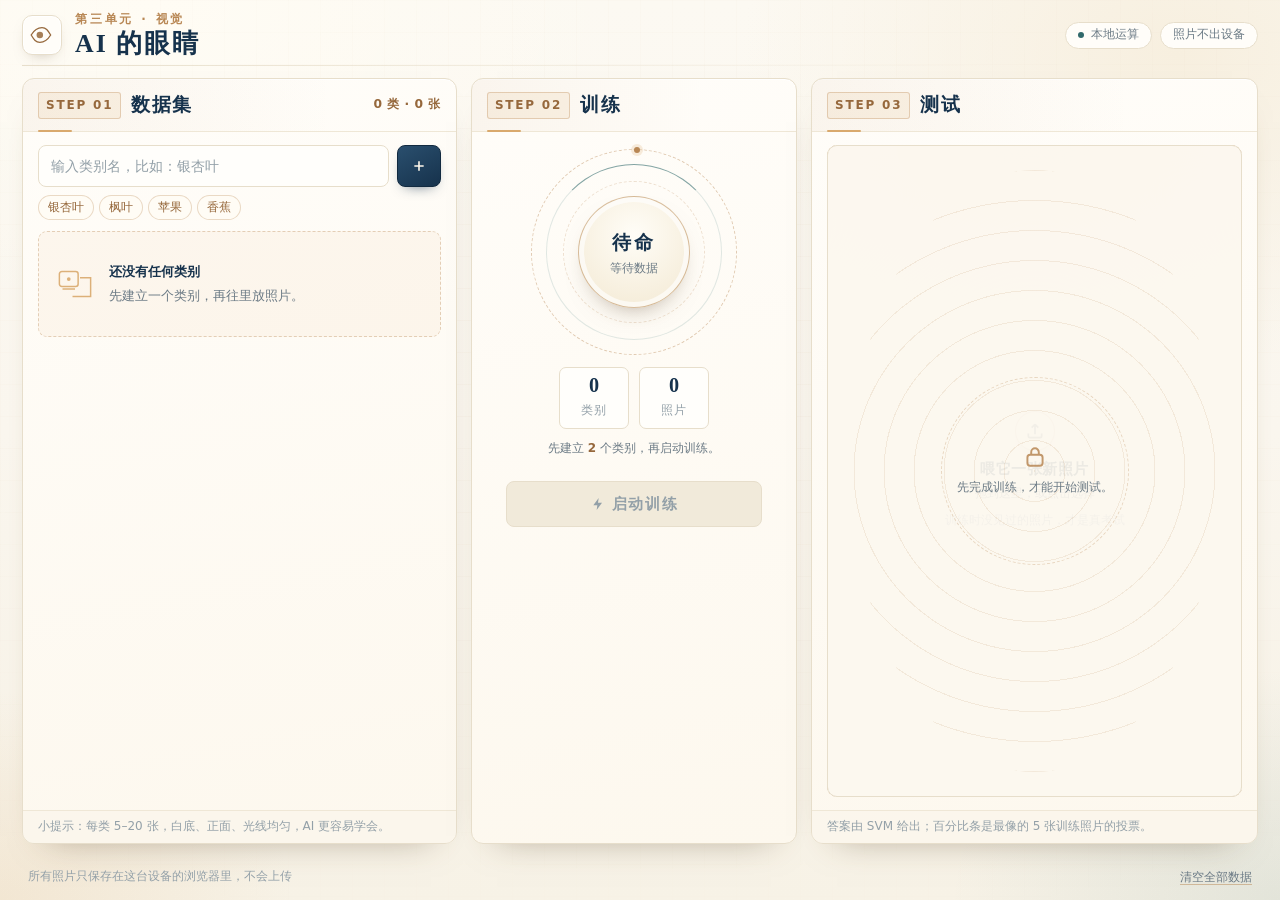
==== commit 684bc027: "字放大，便于小学生阅读" ====
--- a/index.html
+++ b/index.html
@@ -6,7 +6,7 @@
 <title>AI 的眼睛 · 视觉实验室</title>
 <meta name="description" content="建立数据集、训练一个图像分类模型，再用新照片考考它。">
 <link rel="icon" href="favicon.svg" type="image/svg+xml">
-<link rel="stylesheet" href="css/style.css?v=20261110">
+<link rel="stylesheet" href="css/style.css?v=20261110b">
 </head>
 <body>
 <div class="space" aria-hidden="true"></div>
--- a/css/style.css
+++ b/css/style.css
@@ -27,7 +27,7 @@
 body{
   margin:0; overflow:hidden;
   font-family:var(--font); color:var(--ink); background:var(--paper);
-  line-height:1.55; -webkit-font-smoothing:antialiased;
+  line-height:1.62; -webkit-font-smoothing:antialiased;
 }
 [hidden]{display:none !important}
 button,input{font-family:inherit}
@@ -77,17 +77,17 @@
 .brand-mark svg{width:26px;height:26px}
 .brand-text{min-width:0}
 .sys-code{
-  margin:0;font-size:9.5px;letter-spacing:2.8px;color:var(--gold);
+  margin:0;font-size:12px;letter-spacing:2.8px;color:var(--gold);
   text-transform:uppercase;white-space:nowrap;font-weight:700;
 }
 .brand-text h1{
-  margin:0;font-family:var(--serif);font-size:23px;line-height:1.2;letter-spacing:2px;
+  margin:0;font-family:var(--serif);font-size:25.8px;line-height:1.2;letter-spacing:2px;
   font-weight:700;color:var(--navy);
 }
 .hud-right{display:flex;gap:8px;flex-wrap:wrap;justify-content:flex-end}
 .chip{
   display:inline-flex;align-items:center;gap:7px;height:27px;padding:0 12px;
-  border-radius:999px;font-size:11px;color:var(--muted);
+  border-radius:999px;font-size:12.3px;color:var(--muted);
   background:var(--card);border:1px solid var(--line);
 }
 .live{
@@ -121,16 +121,16 @@
   background:var(--gold-lt);border-radius:2px;
 }
 .panel-code{
-  font-size:9px;letter-spacing:1.8px;color:var(--gold-deep);font-weight:700;
+  font-size:12px;letter-spacing:1.8px;color:var(--gold-deep);font-weight:700;
   padding:3px 7px;border:1px solid rgba(184,135,84,.34);border-radius:3px;
   background:rgba(217,169,109,.12);white-space:nowrap;
 }
 .panel-head h2{
-  margin:0;font-family:var(--serif);font-size:17px;letter-spacing:1.4px;
+  margin:0;font-family:var(--serif);font-size:19px;letter-spacing:1.4px;
   font-weight:700;color:var(--navy);
 }
 .panel-status{
-  margin-left:auto;font-size:11px;color:var(--gold-deep);
+  margin-left:auto;font-size:12.3px;color:var(--gold-deep);
   white-space:nowrap;letter-spacing:.5px;font-weight:700;
 }
 .panel-body{
@@ -141,16 +141,16 @@
 .panel-body::-webkit-scrollbar-thumb{background:rgba(184,135,84,.28);border-radius:4px}
 .panel-foot{
   flex:none;padding:7px 15px 8px;border-top:1px solid var(--line-soft);
-  font-size:10.5px;color:var(--muted-2);line-height:1.45;
+  font-size:12px;color:var(--muted-2);line-height:1.45;
   background:rgba(250,246,236,.6);
 }
-.panel-foot.badge{display:flex;align-items:center;gap:7px;color:var(--teal);font-size:11px;font-weight:700}
+.panel-foot.badge{display:flex;align-items:center;gap:7px;color:var(--teal);font-size:12.3px;font-weight:700}
 .panel-foot.badge i{width:6px;height:6px;border-radius:50%;background:var(--teal)}
 
 /* ---------- 数据集 ---------- */
 .add-class{display:flex;gap:8px}
 .add-class input{
-  flex:1;min-width:0;height:38px;padding:0 12px;font-size:12.5px;
+  flex:1;min-width:0;height:42px;padding:0 12px;font-size:14px;
   color:var(--ink);background:#FFFEFB;
   border:1px solid var(--line);border-radius:8px;outline:none;
   transition:border-color .2s, box-shadow .2s;
@@ -165,7 +165,7 @@
 .btn:active{transform:translateY(1px)}
 .btn svg{width:16px;height:16px}
 .btn.add{
-  flex:none;width:42px;height:38px;color:#FFF8EC;
+  flex:none;width:44px;height:42px;color:#FFF8EC;
   background:linear-gradient(150deg,#2A4F6E,#16324C);
   border-color:#122A40;
   box-shadow:0 6px 14px -8px rgba(22,50,76,.8);
@@ -174,7 +174,7 @@
 
 .suggest{display:flex;gap:5px;flex-wrap:wrap;margin:8px 0 11px}
 .suggest button{
-  font-size:10.5px;color:var(--gold-deep);cursor:pointer;padding:3px 9px;
+  font-size:12px;color:var(--gold-deep);cursor:pointer;padding:3px 9px;
   background:#FFFCF5;border:1px solid rgba(184,135,84,.3);border-radius:999px;
 }
 .suggest button:hover{background:rgba(217,169,109,.16);border-color:var(--gold-lt)}
@@ -194,8 +194,8 @@
 }
 .class-head{display:flex;align-items:center;gap:7px;margin-bottom:7px}
 .class-dot{width:7px;height:7px;border-radius:50%;background:var(--accent);flex:none}
-.class-name{margin:0;font-size:13px;font-weight:700;white-space:nowrap;overflow:hidden;text-overflow:ellipsis;color:var(--navy)}
-.class-count{font-size:10px;color:var(--muted-2);flex:none}
+.class-name{margin:0;font-size:14.6px;font-weight:700;white-space:nowrap;overflow:hidden;text-overflow:ellipsis;color:var(--navy)}
+.class-count{font-size:12px;color:var(--muted-2);flex:none}
 .class-actions{margin-left:auto;display:flex;gap:2px;flex:none}
 .icon-btn{
   width:24px;height:24px;border-radius:5px;border:1px solid transparent;background:transparent;
@@ -205,7 +205,7 @@
 .icon-btn.danger:hover{background:rgba(180,70,47,.1);color:var(--danger);border-color:rgba(180,70,47,.28)}
 .icon-btn svg{width:13px;height:13px}
 .rename-input{
-  flex:1;min-width:0;height:26px;padding:0 8px;font-size:12.5px;font-weight:700;
+  flex:1;min-width:0;height:26px;padding:0 8px;font-size:14px;font-weight:700;
   color:var(--ink);background:#FFFEFB;
   border:1px solid var(--gold-lt);border-radius:5px;outline:none;
   box-shadow:0 0 0 3px rgba(217,169,109,.16);
@@ -216,22 +216,22 @@
 .thumb img{width:100%;height:100%;object-fit:cover;display:block}
 .thumb-del{
   position:absolute;right:2px;top:2px;width:17px;height:17px;border-radius:50%;
-  border:0;background:rgba(22,50,76,.72);color:#FFF8EC;font-size:11px;line-height:1;cursor:pointer;
+  border:0;background:rgba(22,50,76,.72);color:#FFF8EC;font-size:12.3px;line-height:1;cursor:pointer;
   opacity:0;transition:opacity .15s;
 }
 .thumb:hover .thumb-del{opacity:1}
 .add-tile{
   aspect-ratio:1;border-radius:5px;border:1px dashed rgba(184,135,84,.45);
   background:rgba(217,169,109,.09);color:var(--gold-deep);
-  font-size:10.5px;font-weight:700;cursor:pointer;
+  font-size:12px;font-weight:700;cursor:pointer;
   display:flex;flex-direction:column;align-items:center;justify-content:center;
 }
 .add-tile:hover{background:rgba(217,169,109,.2);border-color:var(--gold)}
-.add-tile span{font-size:16px;line-height:1}
+.add-tile span{font-size:17.9px;line-height:1}
 
 .card-foot{display:flex;gap:6px;margin-top:7px}
 .card-foot .btn{
-  flex:1;height:27px;font-size:10.5px;border-radius:6px;
+  flex:1;height:30px;font-size:12px;border-radius:6px;
   background:#FCF7EC;border:1px solid rgba(184,135,84,.32);color:var(--gold-deep);
 }
 .card-foot .btn:hover{background:rgba(217,169,109,.18);border-color:var(--gold-lt)}
@@ -239,14 +239,14 @@
 .empty-state{
   display:flex;align-items:center;gap:14px;padding:16px;border-radius:9px;
   border:1px dashed rgba(184,135,84,.36);background:rgba(217,169,109,.07);
-  color:var(--muted);font-size:12px;
+  color:var(--muted);font-size:13.4px;
 }
 .empty-state b{color:var(--navy);display:block;margin-bottom:2px}
 .empty-icon{flex:none;width:40px;height:40px;color:var(--gold-lt);opacity:.9}
 .empty-icon svg{width:100%;height:100%}
 
 /* ---------- 训练核心 ---------- */
-.core-body{display:flex;flex-direction:column;align-items:center;overflow:hidden}
+.core-body{display:flex;flex-direction:column;align-items:center;overflow:auto}
 .reactor{
   position:relative;width:206px;height:206px;flex:none;
   display:grid;place-items:center;margin:4px auto 0;
@@ -269,8 +269,8 @@
   box-shadow:0 12px 26px -16px rgba(86,64,34,.6), inset 0 0 0 5px rgba(255,255,255,.65);
   transition:border-color .3s, box-shadow .3s, background .3s;
 }
-.core b{font-family:var(--serif);font-size:17px;letter-spacing:3px;color:var(--navy);font-weight:700}
-.core i{font-style:normal;font-size:9.5px;color:var(--muted);max-width:90px;text-align:center;line-height:1.35}
+.core b{font-family:var(--serif);font-size:19px;letter-spacing:3px;color:var(--navy);font-weight:700}
+.core i{font-style:normal;font-size:12px;color:var(--muted);max-width:90px;text-align:center;line-height:1.35}
 .reactor.is-ready .core{
   border-color:rgba(49,105,107,.55);
   box-shadow:0 12px 26px -16px rgba(86,64,34,.6), 0 0 0 4px rgba(49,105,107,.1), inset 0 0 0 5px rgba(255,255,255,.7);
@@ -290,17 +290,17 @@
   min-width:70px;padding:6px 10px;border-radius:7px;text-align:center;
   background:#FFFEFB;border:1px solid var(--line);
 }
-.stats b{display:block;font-family:var(--serif);font-size:18px;color:var(--navy);line-height:1.1}
-.stats span{font-size:9.5px;color:var(--muted-2);letter-spacing:1.2px}
+.stats b{display:block;font-family:var(--serif);font-size:20.2px;color:var(--navy);line-height:1.1}
+.stats span{font-size:12px;color:var(--muted-2);letter-spacing:1.2px}
 
 .train-info{
-  margin:9px 0 11px;text-align:center;font-size:10.5px;color:var(--muted);
+  margin:9px 0 11px;text-align:center;font-size:12px;color:var(--muted);
   line-height:1.45;min-height:30px;max-width:262px;
 }
 .train-info b{color:var(--gold-deep)}
 .train-info .warn{color:#A9601F}
 .btn.launch{
-  width:100%;max-width:252px;height:42px;font-size:13.5px;letter-spacing:1.6px;
+  width:100%;max-width:256px;height:46px;font-size:15.1px;letter-spacing:1.6px;
   color:#FFFBF1;background:linear-gradient(150deg,#D9A96D,#96683C);
   border:1px solid #84592F;
   box-shadow:0 10px 20px -12px rgba(150,104,60,.95);
@@ -311,9 +311,9 @@
   border-color:var(--line);box-shadow:none;
 }
 .progress{margin-top:8px;text-align:center}
-.progress span{font-size:10.5px;color:var(--gold-deep);letter-spacing:.4px}
+.progress span{font-size:12px;color:var(--gold-deep);letter-spacing:.4px}
 .hint{
-  margin:8px 0 0;font-size:10px;color:#8E4A1B;text-align:center;
+  margin:8px 0 0;font-size:12px;color:#8E4A1B;text-align:center;
   background:rgba(217,169,109,.16);border:1px solid rgba(184,135,84,.3);
   border-radius:6px;padding:5px 8px;line-height:1.45;
 }
@@ -334,15 +334,15 @@
   box-shadow:0 8px 16px -12px rgba(150,104,60,.9);
 }
 .drop-icon svg{width:20px;height:20px}
-.dropzone b{font-size:13.5px;letter-spacing:.5px;color:var(--navy)}
-.dropzone span{font-size:11px;color:var(--muted)}
-.dropzone small{font-size:9.5px;color:var(--muted-2);margin-top:4px}
+.dropzone b{font-size:15.1px;letter-spacing:.5px;color:var(--navy)}
+.dropzone span{font-size:12.3px;color:var(--muted)}
+.dropzone small{font-size:12px;color:var(--muted-2);margin-top:4px}
 
 .test-lock{
   position:absolute;inset:13px 15px;z-index:2;
   display:flex;flex-direction:column;align-items:center;justify-content:center;gap:8px;
   border-radius:10px;background:rgba(252,248,239,.93);
-  color:var(--muted);font-size:11px;text-align:center;padding:16px;
+  color:var(--muted);font-size:12.3px;text-align:center;padding:16px;
   border:1px solid var(--line);overflow:hidden;
 }
 .test-lock::before{
@@ -366,26 +366,26 @@
 .result-preview{border-radius:8px;overflow:hidden;aspect-ratio:1;border:1px solid var(--line);background:#F2ECDF}
 .result-preview img{width:100%;height:100%;object-fit:cover;display:block}
 .result-body{min-width:0}
-.result-kicker{margin:0;font-size:9.5px;letter-spacing:2px;color:var(--muted-2);font-weight:700}
+.result-kicker{margin:0;font-size:12px;letter-spacing:2px;color:var(--muted-2);font-weight:700}
 .result-answer{display:flex;align-items:baseline;gap:9px;flex-wrap:wrap;margin:0 0 4px}
-.result-answer strong{font-family:var(--serif);font-size:23px;line-height:1.2;color:var(--accent,var(--navy));font-weight:700}
-.result-answer .conf{font-size:12px;font-weight:700;color:var(--muted)}
+.result-answer strong{font-family:var(--serif);font-size:25.8px;line-height:1.2;color:var(--accent,var(--navy));font-weight:700}
+.result-answer .conf{font-size:13.4px;font-weight:700;color:var(--muted)}
 .uncertain{
-  display:inline-block;margin:0 0 8px;font-size:10px;font-weight:700;color:#8E4A1B;
+  display:inline-block;margin:0 0 8px;font-size:12px;font-weight:700;color:#8E4A1B;
   background:rgba(217,169,109,.2);border:1px solid rgba(184,135,84,.38);
   border-radius:999px;padding:3px 9px;
 }
 .bars{display:flex;flex-direction:column;gap:7px;margin:6px 0 8px}
-.prob{display:grid;grid-template-columns:76px minmax(0,1fr) 38px;align-items:center;gap:8px;font-size:11px}
+.prob{display:grid;grid-template-columns:76px minmax(0,1fr) 38px;align-items:center;gap:8px;font-size:12.3px}
 .prob .label{white-space:nowrap;overflow:hidden;text-overflow:ellipsis;color:var(--muted)}
 .prob .track{height:8px;border-radius:999px;background:#EFE6D3;overflow:hidden}
 .prob .fill{height:100%;width:0;border-radius:999px;background:var(--accent,var(--gold));transition:width .6s cubic-bezier(.2,.7,.3,1)}
-.prob .pct{text-align:right;font-weight:700;color:var(--navy);font-size:10.5px}
+.prob .pct{text-align:right;font-weight:700;color:var(--navy);font-size:12px}
 .prob.top .label{color:var(--navy);font-weight:700}
-.note{margin:0 0 8px;font-size:9.5px;color:var(--muted-2);line-height:1.5}
+.note{margin:0 0 8px;font-size:12px;color:var(--muted-2);line-height:1.5}
 .result-actions{display:flex;gap:8px}
 .result-actions .btn{
-  height:30px;padding:0 12px;font-size:11px;
+  height:32px;padding:0 12px;font-size:12.3px;
   background:#FCF7EC;border:1px solid rgba(184,135,84,.35);color:var(--gold-deep);
 }
 .result-actions .btn:hover{background:rgba(217,169,109,.2)}
@@ -393,11 +393,11 @@
 /* ---------- 底栏 / 提示 ---------- */
 .hud-bottom{
   position:relative;z-index:2;height:46px;display:flex;align-items:center;justify-content:space-between;gap:14px;
-  padding:0 22px;font-size:10.5px;color:var(--muted-2);
+  padding:0 22px;font-size:12px;color:var(--muted-2);
 }
 .hud-bottom .live{margin-right:6px;background:var(--gold)}
 .link-btn{
-  font-size:10.5px;color:var(--muted);background:none;border:0;cursor:pointer;
+  font-size:12px;color:var(--muted);background:none;border:0;cursor:pointer;
   text-decoration:underline;text-underline-offset:3px;text-decoration-color:rgba(184,135,84,.5);
 }
 .link-btn:hover{color:var(--danger)}
@@ -405,7 +405,7 @@
 .toast{
   position:fixed;right:22px;top:74px;z-index:60;
   transform:translateY(-10px);max-width:min(70vw,420px);padding:9px 16px;
-  border-radius:8px;text-align:center;color:#FFF8EC;font-size:11.5px;
+  border-radius:8px;text-align:center;color:#FFF8EC;font-size:12.9px;
   background:rgba(22,50,76,.96);
   border:1px solid #2A4F6E;box-shadow:0 16px 30px -18px rgba(22,50,76,.9);
   opacity:0;pointer-events:none;transition:opacity .25s, transform .25s;
@@ -426,13 +426,13 @@
   box-shadow:0 30px 60px -30px rgba(60,44,22,.75);
   animation:pop .22s ease both;
 }
-.modal-code{font-size:9px;letter-spacing:2px;color:var(--gold);font-weight:700}
-.modal-card h3{margin:4px 0 7px;font-family:var(--serif);font-size:17px;letter-spacing:.6px;color:var(--navy)}
-.modal-card p{margin:0 0 18px;color:var(--muted);font-size:12px;line-height:1.6}
+.modal-code{font-size:12px;letter-spacing:2px;color:var(--gold);font-weight:700}
+.modal-card h3{margin:4px 0 7px;font-family:var(--serif);font-size:19px;letter-spacing:.6px;color:var(--navy)}
+.modal-card p{margin:0 0 18px;color:var(--muted);font-size:13.4px;line-height:1.6}
 .modal-actions{display:flex;justify-content:flex-end;gap:8px}
-.btn.ghost{height:34px;padding:0 14px;font-size:12px;background:#FFFEFB;border:1px solid var(--line);color:var(--muted)}
+.btn.ghost{height:34px;padding:0 14px;font-size:13.4px;background:#FFFEFB;border:1px solid var(--line);color:var(--muted)}
 .btn.ghost:hover{border-color:var(--gold-lt);color:var(--navy)}
-.btn.danger{height:34px;padding:0 14px;font-size:12px;background:linear-gradient(150deg,#C05840,#A33F29);color:#FFF6F1;border-color:#8E3623}
+.btn.danger{height:34px;padding:0 14px;font-size:13.4px;background:linear-gradient(150deg,#C05840,#A33F29);color:#FFF6F1;border-color:#8E3623}
 
 /* ---------- 窄屏：允许页面滚动 ---------- */
 @media (max-width:1100px){
@@ -456,10 +456,10 @@
 }
 @media (max-width:520px){
   .hud-right{display:none}
-  .brand-text h1{font-size:20px}
+  .brand-text h1{font-size:22.4px}
   .result{grid-template-columns:1fr}
   .result-preview{max-width:200px}
-  .panel-head h2{font-size:16px}
+  .panel-head h2{font-size:17.9px}
 }
 @media (max-height:700px) and (min-width:1101px){
   .hud-top{height:56px;padding-top:6px}
@@ -467,8 +467,8 @@
   .hud-bottom{height:40px}
   .reactor{width:172px;height:172px}
   .core{width:96px;height:96px}
-  .core b{font-size:15px}
-  .stats b{font-size:15px}
+  .core b{font-size:16.8px}
+  .stats b{font-size:16.8px}
   .train-info{margin:6px 0 8px;min-height:26px}
   .panel-foot{padding:5px 15px 6px}
 }
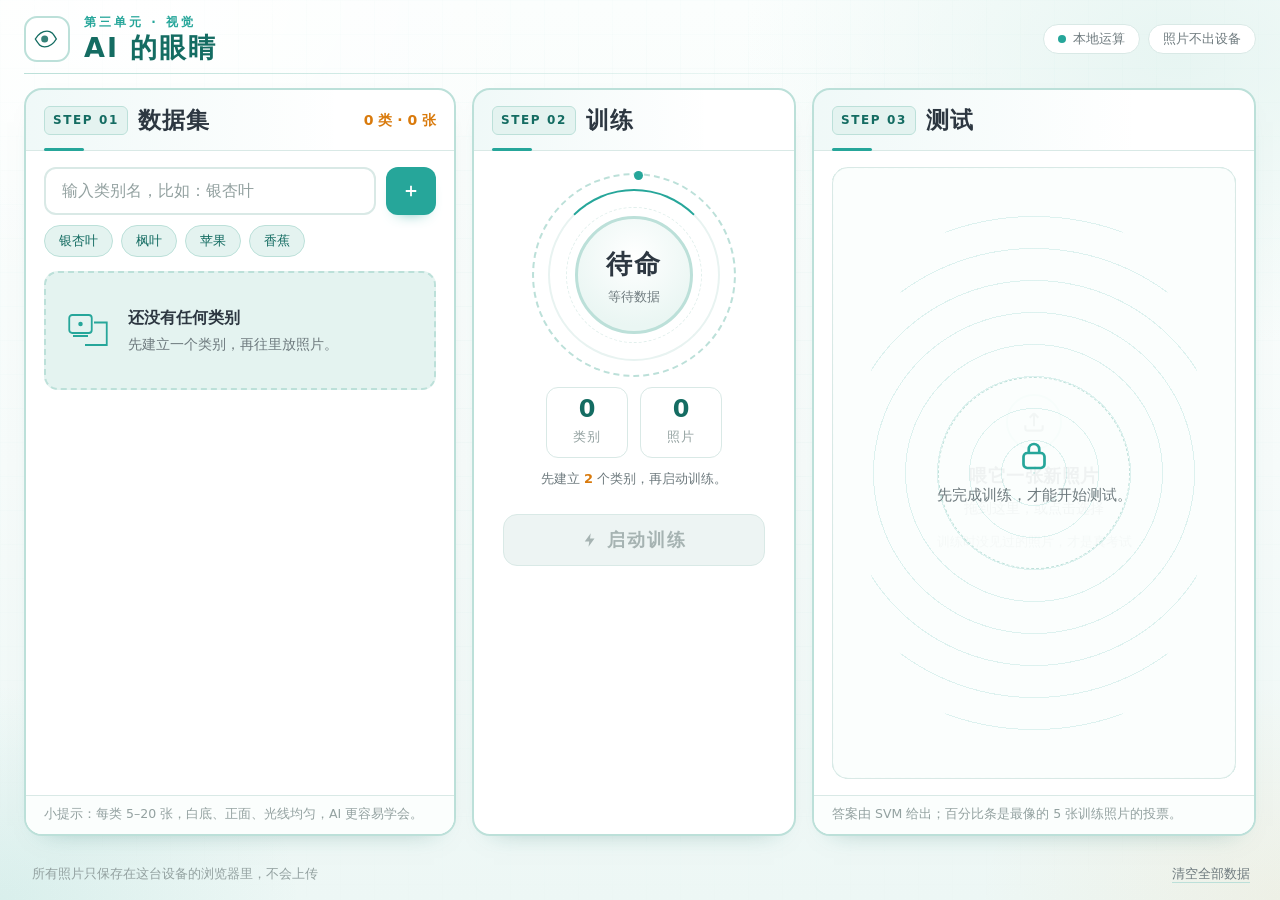
==== commit b93797f8: "按插图风格重做界面：白卡片、青绿描边、大字" ====
--- a/index.html
+++ b/index.html
@@ -6,7 +6,7 @@
 <title>AI 的眼睛 · 视觉实验室</title>
 <meta name="description" content="建立数据集、训练一个图像分类模型，再用新照片考考它。">
 <link rel="icon" href="favicon.svg" type="image/svg+xml">
-<link rel="stylesheet" href="css/style.css?v=20261110b">
+<link rel="stylesheet" href="css/style.css?v=20261110c">
 </head>
 <body>
 <div class="space" aria-hidden="true"></div>
--- a/css/style.css
+++ b/css/style.css
@@ -1,476 +1,457 @@
 /* AI 的眼睛 · 视觉实验室
-   单页三栏：数据集 / 训练核心 / 测试舱。
-   纸感米白 + 深海军蓝正文 + 黄铜金强调，参考同书其他章节的版面调性。 */
+   单页三栏：数据集 / 训练 / 测试。
+   与书里插图同一套语言：白卡片、青绿描边、橙色主按钮、大字距大字号。 */
 
 :root{
-  --paper:#FBF7EF;
-  --paper-2:#F6F1E6;
-  --card:#FFFDF9;
-  --card-2:#FDF8EE;
-  --line:#E7DECB;
-  --line-soft:#EFE7D6;
-  --navy:#16324C;
-  --ink:#22384D;
-  --muted:#6B7A85;
-  --muted-2:#93A0A8;
-  --gold:#B88754;
-  --gold-lt:#D9A96D;
-  --gold-deep:#96683C;
-  --teal:#31696B;
-  --danger:#B4462F;
+  --bg:#F6FBFA;
+  --bg-2:#EAF6F3;
+  --card:#FFFFFF;
+  --card-2:#FBFEFD;
+  --line:#D9E9E6;
+  --line-2:#BCE0D9;
+  --teal:#26A69A;
+  --teal-d:#146C62;
+  --teal-l:#E4F3F0;
+  --orange:#F5941E;
+  --orange-d:#D97A0C;
+  --ink:#2D3741;
+  --sub:#6E7A7E;
+  --sub-2:#93A1A0;
+  --danger:#C0492F;
   --font:"Microsoft YaHei","PingFang SC","Noto Sans CJK SC",system-ui,-apple-system,"Segoe UI",sans-serif;
-  --serif:"Noto Serif CJK SC","Source Han Serif SC","Songti SC",Georgia,"Times New Roman",serif;
 }
 
 *{box-sizing:border-box}
 html,body{height:100%}
 body{
   margin:0; overflow:hidden;
-  font-family:var(--font); color:var(--ink); background:var(--paper);
-  line-height:1.62; -webkit-font-smoothing:antialiased;
+  font-family:var(--font); color:var(--ink); background:var(--bg);
+  line-height:1.6; -webkit-font-smoothing:antialiased;
 }
 [hidden]{display:none !important}
 button,input{font-family:inherit}
 
-/* ---------- 纸面背景 ---------- */
+/* ---------- 背景 ---------- */
 .space{position:fixed;inset:0;z-index:-1;overflow:hidden;background:
-  radial-gradient(760px 520px at 12% 0%, #FFFCF4, transparent 62%),
-  radial-gradient(680px 480px at 92% 6%, #F7EFDF, transparent 64%),
-  linear-gradient(180deg,#FCF9F2 0%,#FBF7EF 48%,#F7F2E6 100%);
-}
-/* 极细的方格纹，像制图纸 */
+  radial-gradient(700px 480px at 10% 0%, #FFFFFF, transparent 62%),
+  radial-gradient(680px 460px at 92% 6%, #E7F5F2, transparent 64%),
+  linear-gradient(180deg,#FBFEFD 0%,#F6FBFA 52%,#EDF7F5 100%);
+}
 .space::before{
-  content:"";position:absolute;inset:0;opacity:.55;
+  content:"";position:absolute;inset:0;opacity:.5;
   background-image:
-    linear-gradient(rgba(184,135,84,.07) 1px, transparent 1px),
-    linear-gradient(90deg, rgba(184,135,84,.07) 1px, transparent 1px);
-  background-size:32px 32px;
-  mask-image:radial-gradient(120% 90% at 50% 40%, #000 0%, transparent 78%);
-  -webkit-mask-image:radial-gradient(120% 90% at 50% 40%, #000 0%, transparent 78%);
-}
-/* 四角淡淡的暖色晕 */
+    linear-gradient(rgba(38,166,154,.06) 1px, transparent 1px),
+    linear-gradient(90deg, rgba(38,166,154,.06) 1px, transparent 1px);
+  background-size:34px 34px;
+  mask-image:radial-gradient(120% 92% at 50% 40%, #000 0%, transparent 76%);
+  -webkit-mask-image:radial-gradient(120% 92% at 50% 40%, #000 0%, transparent 76%);
+}
 .space::after{
   content:"";position:absolute;inset:0;
   background:
-    radial-gradient(420px 300px at 0% 100%, rgba(217,169,109,.16), transparent 70%),
-    radial-gradient(460px 320px at 100% 100%, rgba(49,105,107,.10), transparent 72%);
+    radial-gradient(420px 300px at 0% 100%, rgba(38,166,154,.10), transparent 72%),
+    radial-gradient(420px 300px at 100% 100%, rgba(245,148,30,.07), transparent 72%);
 }
 .stars,.horizon,.scanlines{display:none}
 
 /* ---------- 顶栏 ---------- */
 .hud-top{
-  position:relative;z-index:2;height:66px;
+  position:relative;z-index:2;height:74px;
   display:flex;align-items:center;justify-content:space-between;gap:16px;
-  padding:10px 22px 6px;
+  padding:10px 24px 6px;
 }
 .hud-top::after{
-  content:"";position:absolute;left:22px;right:22px;bottom:0;height:1px;
-  background:linear-gradient(90deg,var(--line),transparent 78%);
-}
-.brand{display:flex;align-items:center;gap:13px;min-width:0}
+  content:"";position:absolute;left:24px;right:24px;bottom:0;height:1px;
+  background:linear-gradient(90deg,var(--line-2),transparent 80%);
+}
+.brand{display:flex;align-items:center;gap:14px;min-width:0}
 .brand-mark{
-  width:40px;height:40px;border-radius:10px;display:grid;place-items:center;flex:none;
-  color:var(--gold-deep);background:var(--card);
-  border:1px solid var(--line);
-  box-shadow:0 6px 16px -10px rgba(90,66,34,.55), inset 0 0 0 1px #FFF;
-}
-.brand-mark svg{width:26px;height:26px}
+  width:46px;height:46px;border-radius:13px;display:grid;place-items:center;flex:none;
+  color:var(--teal-d);background:#fff;border:2px solid var(--line-2);
+}
+.brand-mark svg{width:28px;height:28px}
 .brand-text{min-width:0}
 .sys-code{
-  margin:0;font-size:12px;letter-spacing:2.8px;color:var(--gold);
-  text-transform:uppercase;white-space:nowrap;font-weight:700;
+  margin:0;font-size:12px;letter-spacing:3px;color:var(--teal);
+  white-space:nowrap;font-weight:700;
 }
 .brand-text h1{
-  margin:0;font-family:var(--serif);font-size:25.8px;line-height:1.2;letter-spacing:2px;
-  font-weight:700;color:var(--navy);
+  margin:0;font-size:27px;line-height:1.2;letter-spacing:2px;
+  font-weight:800;color:var(--teal-d);
 }
 .hud-right{display:flex;gap:8px;flex-wrap:wrap;justify-content:flex-end}
 .chip{
-  display:inline-flex;align-items:center;gap:7px;height:27px;padding:0 12px;
-  border-radius:999px;font-size:12.3px;color:var(--muted);
-  background:var(--card);border:1px solid var(--line);
+  display:inline-flex;align-items:center;gap:7px;height:30px;padding:0 14px;
+  border-radius:999px;font-size:13px;color:var(--sub);
+  background:#fff;border:1px solid var(--line);
 }
 .live{
-  width:6px;height:6px;border-radius:50%;background:var(--teal);flex:none;
+  width:8px;height:8px;border-radius:50%;background:var(--teal);flex:none;
   animation:pulse 2s ease-in-out infinite;
 }
 @keyframes pulse{0%,100%{opacity:.4}50%{opacity:1}}
 
-/* ---------- 三栏布局 ---------- */
+/* ---------- 三栏 ---------- */
 .deck{
   position:relative;z-index:1;
-  height:calc(100vh - 66px - 46px);
+  height:calc(100vh - 74px - 52px);
   display:grid;grid-template-columns:minmax(0,36fr) minmax(0,27fr) minmax(0,37fr);
-  gap:14px;padding:12px 22px 10px;
+  gap:16px;padding:14px 24px 12px;
 }
 .panel{
   position:relative;display:flex;flex-direction:column;min-height:0;overflow:hidden;
-  background:linear-gradient(170deg,var(--card),var(--card-2));
-  border:1px solid var(--line);border-radius:12px;
-  box-shadow:0 18px 34px -26px rgba(86,64,34,.5), 0 1px 0 #FFF inset;
-}
-
+  background:var(--card);
+  border:2px solid var(--line-2);border-radius:18px;
+  box-shadow:0 12px 26px -22px rgba(20,108,98,.55);
+}
 .panel-head{
   flex:none;display:flex;align-items:center;gap:10px;
-  padding:11px 15px 10px;border-bottom:1px solid var(--line-soft);
-  background:linear-gradient(90deg, rgba(184,135,84,.07), transparent 72%);
+  padding:12px 18px 11px;border-bottom:1px solid var(--line);
+  background:linear-gradient(90deg, rgba(38,166,154,.07), transparent 74%);
   position:relative;
 }
 .panel-head::after{
-  content:"";position:absolute;left:15px;bottom:-1px;width:34px;height:2px;
-  background:var(--gold-lt);border-radius:2px;
+  content:"";position:absolute;left:18px;bottom:-1px;width:40px;height:3px;
+  background:var(--teal);border-radius:3px;
 }
 .panel-code{
-  font-size:12px;letter-spacing:1.8px;color:var(--gold-deep);font-weight:700;
-  padding:3px 7px;border:1px solid rgba(184,135,84,.34);border-radius:3px;
-  background:rgba(217,169,109,.12);white-space:nowrap;
+  font-size:12px;letter-spacing:1.6px;color:var(--teal-d);font-weight:700;
+  padding:4px 8px;border:1.5px solid var(--line-2);border-radius:6px;
+  background:var(--teal-l);white-space:nowrap;
 }
 .panel-head h2{
-  margin:0;font-family:var(--serif);font-size:19px;letter-spacing:1.4px;
-  font-weight:700;color:var(--navy);
+  margin:0;font-size:23px;letter-spacing:1.2px;font-weight:800;color:var(--ink);
 }
 .panel-status{
-  margin-left:auto;font-size:12.3px;color:var(--gold-deep);
-  white-space:nowrap;letter-spacing:.5px;font-weight:700;
+  margin-left:auto;font-size:14px;color:var(--orange-d);
+  white-space:nowrap;font-weight:800;
 }
 .panel-body{
-  flex:1;min-height:0;overflow:auto;padding:13px 15px;
-  scrollbar-width:thin;scrollbar-color:rgba(184,135,84,.35) transparent;
-}
-.panel-body::-webkit-scrollbar{width:7px}
-.panel-body::-webkit-scrollbar-thumb{background:rgba(184,135,84,.28);border-radius:4px}
+  flex:1;min-height:0;overflow:auto;padding:16px 18px;
+  scrollbar-width:thin;scrollbar-color:rgba(38,166,154,.35) transparent;
+}
+.panel-body::-webkit-scrollbar{width:8px}
+.panel-body::-webkit-scrollbar-thumb{background:rgba(38,166,154,.3);border-radius:4px}
 .panel-foot{
-  flex:none;padding:7px 15px 8px;border-top:1px solid var(--line-soft);
-  font-size:12px;color:var(--muted-2);line-height:1.45;
-  background:rgba(250,246,236,.6);
-}
-.panel-foot.badge{display:flex;align-items:center;gap:7px;color:var(--teal);font-size:12.3px;font-weight:700}
-.panel-foot.badge i{width:6px;height:6px;border-radius:50%;background:var(--teal)}
+  flex:none;padding:9px 18px 10px;border-top:1px solid var(--line);
+  font-size:12.5px;color:var(--sub-2);line-height:1.5;
+  background:#FBFEFD;
+}
+.panel-foot.badge{display:flex;align-items:center;gap:8px;color:var(--teal-d);font-size:13px;font-weight:700}
+.panel-foot.badge i{width:8px;height:8px;border-radius:50%;background:var(--teal)}
 
 /* ---------- 数据集 ---------- */
-.add-class{display:flex;gap:8px}
+.add-class{display:flex;gap:10px}
 .add-class input{
-  flex:1;min-width:0;height:42px;padding:0 12px;font-size:14px;
-  color:var(--ink);background:#FFFEFB;
-  border:1px solid var(--line);border-radius:8px;outline:none;
+  flex:1;min-width:0;height:48px;padding:0 16px;font-size:16px;
+  color:var(--ink);background:#fff;
+  border:2px solid var(--line);border-radius:12px;outline:none;
   transition:border-color .2s, box-shadow .2s;
 }
-.add-class input::placeholder{color:var(--muted-2)}
-.add-class input:focus{border-color:var(--gold-lt);box-shadow:0 0 0 3px rgba(217,169,109,.18)}
+.add-class input::placeholder{color:var(--sub-2)}
+.add-class input:focus{border-color:var(--teal);box-shadow:0 0 0 4px rgba(38,166,154,.14)}
 .btn{
-  display:inline-flex;align-items:center;justify-content:center;gap:6px;
-  border:1px solid transparent;border-radius:8px;cursor:pointer;
-  font-weight:700;color:var(--ink);transition:transform .12s, box-shadow .2s, background .2s, border-color .2s;
+  display:inline-flex;align-items:center;justify-content:center;gap:8px;
+  border:1px solid transparent;border-radius:12px;cursor:pointer;
+  font-weight:700;color:var(--ink);
+  transition:transform .12s, box-shadow .2s, background .2s, border-color .2s;
 }
 .btn:active{transform:translateY(1px)}
-.btn svg{width:16px;height:16px}
+.btn svg{width:18px;height:18px}
 .btn.add{
-  flex:none;width:44px;height:42px;color:#FFF8EC;
-  background:linear-gradient(150deg,#2A4F6E,#16324C);
-  border-color:#122A40;
-  box-shadow:0 6px 14px -8px rgba(22,50,76,.8);
-}
-.btn.add:hover{background:linear-gradient(150deg,#32597A,#1B3A57)}
-
-.suggest{display:flex;gap:5px;flex-wrap:wrap;margin:8px 0 11px}
+  flex:none;width:50px;height:48px;color:#fff;
+  background:var(--teal);
+  box-shadow:0 8px 16px -12px rgba(38,166,154,1);
+}
+.btn.add:hover{background:#1F948A}
+
+.suggest{display:flex;gap:8px;flex-wrap:wrap;margin:10px 0 14px}
 .suggest button{
-  font-size:12px;color:var(--gold-deep);cursor:pointer;padding:3px 9px;
-  background:#FFFCF5;border:1px solid rgba(184,135,84,.3);border-radius:999px;
-}
-.suggest button:hover{background:rgba(217,169,109,.16);border-color:var(--gold-lt)}
-
-.class-grid{display:flex;flex-direction:column;gap:10px}
+  font-size:13px;color:var(--teal-d);cursor:pointer;padding:6px 14px;
+  background:var(--teal-l);border:1.5px solid var(--line-2);border-radius:999px;
+}
+.suggest button:hover{background:#D3EDE8}
+
+.class-grid{display:flex;flex-direction:column;gap:14px}
 .class-card{
-  position:relative;padding:9px 11px 9px 14px;border-radius:9px;
-  background:#FFFEFB;
-  border:1px solid var(--line);
-  box-shadow:0 6px 14px -12px rgba(86,64,34,.6);
+  position:relative;padding:12px 14px 12px 18px;border-radius:14px;
+  background:#fff;border:1.5px solid var(--line);
   animation:pop .25s ease both;
 }
 @keyframes pop{from{opacity:0;transform:scale(.985)}to{opacity:1;transform:none}}
 .class-card::before{
-  content:"";position:absolute;left:0;top:9px;bottom:9px;width:3px;border-radius:0 2px 2px 0;
-  background:var(--accent);
-}
-.class-head{display:flex;align-items:center;gap:7px;margin-bottom:7px}
-.class-dot{width:7px;height:7px;border-radius:50%;background:var(--accent);flex:none}
-.class-name{margin:0;font-size:14.6px;font-weight:700;white-space:nowrap;overflow:hidden;text-overflow:ellipsis;color:var(--navy)}
-.class-count{font-size:12px;color:var(--muted-2);flex:none}
-.class-actions{margin-left:auto;display:flex;gap:2px;flex:none}
+  content:"";position:absolute;left:0;top:12px;bottom:12px;width:6px;
+  border-radius:0 4px 4px 0;background:var(--accent);
+}
+.class-head{display:flex;align-items:center;gap:9px;margin-bottom:10px}
+.class-dot{width:10px;height:10px;border-radius:50%;background:var(--accent);flex:none}
+.class-name{margin:0;font-size:17px;font-weight:800;white-space:nowrap;overflow:hidden;text-overflow:ellipsis;color:var(--ink)}
+.class-count{font-size:13px;color:var(--sub-2);flex:none;font-weight:700}
+.class-actions{margin-left:auto;display:flex;gap:4px;flex:none}
 .icon-btn{
-  width:24px;height:24px;border-radius:5px;border:1px solid transparent;background:transparent;
-  color:var(--muted-2);cursor:pointer;display:grid;place-items:center;
-}
-.icon-btn:hover{background:rgba(184,135,84,.14);color:var(--gold-deep);border-color:rgba(184,135,84,.25)}
-.icon-btn.danger:hover{background:rgba(180,70,47,.1);color:var(--danger);border-color:rgba(180,70,47,.28)}
-.icon-btn svg{width:13px;height:13px}
+  width:30px;height:30px;border-radius:8px;border:1px solid transparent;background:transparent;
+  color:var(--sub-2);cursor:pointer;display:grid;place-items:center;
+}
+.icon-btn:hover{background:var(--teal-l);color:var(--teal-d);border-color:var(--line-2)}
+.icon-btn.danger:hover{background:#FBEAE6;color:var(--danger);border-color:#F0C9BF}
+.icon-btn svg{width:16px;height:16px}
 .rename-input{
-  flex:1;min-width:0;height:26px;padding:0 8px;font-size:14px;font-weight:700;
-  color:var(--ink);background:#FFFEFB;
-  border:1px solid var(--gold-lt);border-radius:5px;outline:none;
-  box-shadow:0 0 0 3px rgba(217,169,109,.16);
-}
-
-.thumbs{display:grid;grid-template-columns:repeat(auto-fill,minmax(48px,1fr));gap:5px}
-.thumb{position:relative;aspect-ratio:1;border-radius:5px;overflow:hidden;background:#F2ECDF;border:1px solid var(--line-soft)}
+  flex:1;min-width:0;height:32px;padding:0 10px;font-size:15px;font-weight:700;
+  color:var(--ink);background:#fff;
+  border:2px solid var(--teal);border-radius:8px;outline:none;
+}
+
+.thumbs{display:grid;grid-template-columns:repeat(auto-fill,minmax(62px,1fr));gap:8px}
+.thumb{position:relative;aspect-ratio:1;border-radius:10px;overflow:hidden;background:#F1F7F6;border:1px solid var(--line)}
 .thumb img{width:100%;height:100%;object-fit:cover;display:block}
 .thumb-del{
-  position:absolute;right:2px;top:2px;width:17px;height:17px;border-radius:50%;
-  border:0;background:rgba(22,50,76,.72);color:#FFF8EC;font-size:12.3px;line-height:1;cursor:pointer;
+  position:absolute;right:3px;top:3px;width:22px;height:22px;border-radius:50%;
+  border:0;background:rgba(45,55,65,.72);color:#fff;font-size:13px;line-height:1;cursor:pointer;
   opacity:0;transition:opacity .15s;
 }
 .thumb:hover .thumb-del{opacity:1}
 .add-tile{
-  aspect-ratio:1;border-radius:5px;border:1px dashed rgba(184,135,84,.45);
-  background:rgba(217,169,109,.09);color:var(--gold-deep);
-  font-size:12px;font-weight:700;cursor:pointer;
+  aspect-ratio:1;border-radius:10px;border:2px dashed var(--line-2);
+  background:var(--teal-l);color:var(--teal-d);
+  font-size:13px;font-weight:700;cursor:pointer;
   display:flex;flex-direction:column;align-items:center;justify-content:center;
 }
-.add-tile:hover{background:rgba(217,169,109,.2);border-color:var(--gold)}
-.add-tile span{font-size:17.9px;line-height:1}
-
-.card-foot{display:flex;gap:6px;margin-top:7px}
+.add-tile:hover{background:#D3EDE8;border-color:var(--teal)}
+.add-tile span{font-size:20px;line-height:1.1}
+
+.card-foot{display:flex;gap:8px;margin-top:10px}
 .card-foot .btn{
-  flex:1;height:30px;font-size:12px;border-radius:6px;
-  background:#FCF7EC;border:1px solid rgba(184,135,84,.32);color:var(--gold-deep);
-}
-.card-foot .btn:hover{background:rgba(217,169,109,.18);border-color:var(--gold-lt)}
+  flex:1;height:34px;font-size:13px;border-radius:9px;
+  background:var(--teal-l);border:1.5px solid var(--line-2);color:var(--teal-d);
+}
+.card-foot .btn:hover{background:#D3EDE8}
 
 .empty-state{
-  display:flex;align-items:center;gap:14px;padding:16px;border-radius:9px;
-  border:1px dashed rgba(184,135,84,.36);background:rgba(217,169,109,.07);
-  color:var(--muted);font-size:13.4px;
-}
-.empty-state b{color:var(--navy);display:block;margin-bottom:2px}
-.empty-icon{flex:none;width:40px;height:40px;color:var(--gold-lt);opacity:.9}
+  display:flex;align-items:center;gap:16px;padding:18px;border-radius:14px;
+  border:2px dashed var(--line-2);background:var(--teal-l);
+  color:var(--sub);font-size:14px;
+}
+.empty-state b{color:var(--ink);display:block;margin-bottom:3px;font-size:16px}
+.empty-icon{flex:none;width:48px;height:48px;color:var(--teal)}
 .empty-icon svg{width:100%;height:100%}
 
-/* ---------- 训练核心 ---------- */
+/* ---------- 训练 ---------- */
 .core-body{display:flex;flex-direction:column;align-items:center;overflow:auto}
 .reactor{
-  position:relative;width:206px;height:206px;flex:none;
-  display:grid;place-items:center;margin:4px auto 0;
-  transition:filter .3s;
+  position:relative;width:204px;height:204px;flex:none;
+  display:grid;place-items:center;margin:6px auto 0;
 }
 .ring{position:absolute;border-radius:50%}
-.ring-a{inset:0;border:1px dashed rgba(184,135,84,.42);animation:spin 26s linear infinite}
-.ring-b{inset:15px;border:1px solid rgba(49,105,107,.14);border-top-color:rgba(49,105,107,.6);animation:spin 10s linear infinite reverse}
-.ring-c{inset:32px;border:1px dashed rgba(184,135,84,.24);animation:spin 17s linear infinite}
+.ring-a{inset:0;border:2px dashed var(--line-2);animation:spin 26s linear infinite}
+.ring-b{inset:16px;border:2px solid #E8F3F1;border-top-color:var(--teal);animation:spin 10s linear infinite reverse}
+.ring-c{inset:34px;border:1px dashed #E1EFEC;animation:spin 17s linear infinite}
 @keyframes spin{to{transform:rotate(360deg)}}
 .ring-a::before{
-  content:"";position:absolute;top:-3px;left:50%;width:6px;height:6px;border-radius:50%;
-  background:var(--gold);box-shadow:0 0 0 3px rgba(217,169,109,.22);
+  content:"";position:absolute;top:-4px;left:50%;width:9px;height:9px;border-radius:50%;
+  background:var(--teal);
 }
 .core{
-  width:112px;height:112px;border-radius:50%;
-  display:flex;flex-direction:column;align-items:center;justify-content:center;gap:1px;
-  background:radial-gradient(circle at 50% 34%, #FFFDF7, #F6EEDC 72%);
-  border:1px solid rgba(184,135,84,.5);
-  box-shadow:0 12px 26px -16px rgba(86,64,34,.6), inset 0 0 0 5px rgba(255,255,255,.65);
+  width:118px;height:118px;border-radius:50%;
+  display:flex;flex-direction:column;align-items:center;justify-content:center;gap:2px;
+  background:radial-gradient(circle at 50% 34%, #FFFFFF, #EAF6F3 74%);
+  border:3px solid var(--line-2);
   transition:border-color .3s, box-shadow .3s, background .3s;
 }
-.core b{font-family:var(--serif);font-size:19px;letter-spacing:3px;color:var(--navy);font-weight:700}
-.core i{font-style:normal;font-size:12px;color:var(--muted);max-width:90px;text-align:center;line-height:1.35}
-.reactor.is-ready .core{
-  border-color:rgba(49,105,107,.55);
-  box-shadow:0 12px 26px -16px rgba(86,64,34,.6), 0 0 0 4px rgba(49,105,107,.1), inset 0 0 0 5px rgba(255,255,255,.7);
-}
-.reactor.is-ready .core b{color:var(--teal)}
+.core b{font-size:26px;letter-spacing:2px;color:var(--ink);font-weight:800}
+.core i{font-style:normal;font-size:13px;color:var(--sub);max-width:104px;text-align:center;line-height:1.35}
+.reactor.is-ready .core{border-color:var(--teal);background:radial-gradient(circle at 50% 34%, #FFFFFF, #E4F3F0 74%)}
+.reactor.is-ready .core b{color:var(--teal-d)}
 .reactor.is-training .ring-a,.reactor.is-training .ring-b{animation-duration:2.8s}
-.reactor.is-training .ring-a{border-color:rgba(196,116,58,.6)}
-.reactor.is-training .ring-a::before{background:#C4743A}
+.reactor.is-training .ring-a{border-color:#F6C98E}
+.reactor.is-training .ring-a::before{background:var(--orange)}
 .reactor.is-training .core{
-  background:radial-gradient(circle at 50% 34%, #FFF7EA, #F8E4CC 72%);
-  border-color:rgba(196,116,58,.6);
-}
-.reactor.is-training .core b{color:#8E4A1B}
-
-.stats{display:flex;gap:10px;margin:12px 0 2px;width:100%;justify-content:center}
+  background:radial-gradient(circle at 50% 34%, #FFFFFF, #FDEFD9 74%);
+  border-color:var(--orange);
+}
+.reactor.is-training .core b{color:var(--orange-d)}
+
+.stats{display:flex;gap:12px;margin:10px 0 2px;width:100%;justify-content:center}
 .stats div{
-  min-width:70px;padding:6px 10px;border-radius:7px;text-align:center;
-  background:#FFFEFB;border:1px solid var(--line);
-}
-.stats b{display:block;font-family:var(--serif);font-size:20.2px;color:var(--navy);line-height:1.1}
-.stats span{font-size:12px;color:var(--muted-2);letter-spacing:1.2px}
+  min-width:82px;padding:8px 12px;border-radius:12px;text-align:center;
+  background:#fff;border:1.5px solid var(--line);
+}
+.stats b{display:block;font-size:24px;color:var(--teal-d);line-height:1.15;font-weight:800}
+.stats span{font-size:12.5px;color:var(--sub-2);letter-spacing:1px}
 
 .train-info{
-  margin:9px 0 11px;text-align:center;font-size:12px;color:var(--muted);
-  line-height:1.45;min-height:30px;max-width:262px;
-}
-.train-info b{color:var(--gold-deep)}
+  margin:9px 0 11px;text-align:center;font-size:13px;color:var(--sub);
+  line-height:1.5;min-height:34px;max-width:270px;
+}
+.train-info b{color:var(--orange-d)}
 .train-info .warn{color:#A9601F}
 .btn.launch{
-  width:100%;max-width:256px;height:46px;font-size:15.1px;letter-spacing:1.6px;
-  color:#FFFBF1;background:linear-gradient(150deg,#D9A96D,#96683C);
-  border:1px solid #84592F;
-  box-shadow:0 10px 20px -12px rgba(150,104,60,.95);
-}
-.btn.launch:hover{background:linear-gradient(150deg,#E0B57A,#9E7040)}
+  width:100%;max-width:262px;height:52px;font-size:18px;letter-spacing:2px;border-radius:14px;
+  color:#fff;background:var(--orange);
+  box-shadow:0 10px 18px -12px rgba(245,148,30,1);
+}
+.btn.launch:hover{background:#E88A13}
 .btn.launch:disabled{
-  cursor:not-allowed;color:var(--muted-2);background:#F1EADA;
+  cursor:not-allowed;color:#A6B3B2;background:#EDF4F3;
   border-color:var(--line);box-shadow:none;
 }
-.progress{margin-top:8px;text-align:center}
-.progress span{font-size:12px;color:var(--gold-deep);letter-spacing:.4px}
+.progress{margin-top:12px;text-align:center}
+.progress span{font-size:13px;color:var(--orange-d)}
 .hint{
-  margin:8px 0 0;font-size:12px;color:#8E4A1B;text-align:center;
-  background:rgba(217,169,109,.16);border:1px solid rgba(184,135,84,.3);
-  border-radius:6px;padding:5px 8px;line-height:1.45;
-}
-
-/* ---------- 测试舱 ---------- */
+  margin:12px 0 0;font-size:12.5px;color:#8E4A1B;text-align:center;
+  background:#FDF3E3;border:1.5px solid #F6D9B0;
+  border-radius:10px;padding:7px 10px;line-height:1.5;
+}
+
+/* ---------- 测试 ---------- */
 .test-body{position:relative;display:flex;flex-direction:column}
 .dropzone{
-  flex:1;min-height:0;display:flex;flex-direction:column;align-items:center;justify-content:center;gap:3px;
-  padding:18px 14px;border-radius:10px;cursor:pointer;text-align:center;
-  border:1.5px dashed rgba(184,135,84,.5);
-  background:radial-gradient(420px 220px at 50% 0%, rgba(217,169,109,.14), rgba(255,253,247,.85));
+  flex:1;min-height:0;display:flex;flex-direction:column;align-items:center;justify-content:center;gap:6px;
+  padding:22px 16px;border-radius:16px;cursor:pointer;text-align:center;
+  border:2.5px dashed var(--line-2);
+  background:linear-gradient(180deg,#FBFEFD,#F1F9F7);
   transition:border-color .2s, background .2s, transform .2s;
 }
-.dropzone:hover,.dropzone.drag{border-color:var(--gold);background:rgba(217,169,109,.16);transform:translateY(-1px)}
+.dropzone:hover,.dropzone.drag{border-color:var(--teal);background:#EAF6F3;transform:translateY(-1px)}
 .drop-icon{
-  width:40px;height:40px;border-radius:50%;display:grid;place-items:center;margin-bottom:3px;
-  color:var(--gold-deep);background:#FFFCF4;border:1px solid rgba(184,135,84,.35);
-  box-shadow:0 8px 16px -12px rgba(150,104,60,.9);
-}
-.drop-icon svg{width:20px;height:20px}
-.dropzone b{font-size:15.1px;letter-spacing:.5px;color:var(--navy)}
-.dropzone span{font-size:12.3px;color:var(--muted)}
-.dropzone small{font-size:12px;color:var(--muted-2);margin-top:4px}
+  width:56px;height:56px;border-radius:50%;display:grid;place-items:center;margin-bottom:6px;
+  color:var(--teal-d);background:#fff;border:2px solid var(--line-2);
+}
+.drop-icon svg{width:26px;height:26px}
+.dropzone b{font-size:18px;letter-spacing:.5px;color:var(--ink)}
+.dropzone span{font-size:14px;color:var(--sub)}
+.dropzone small{font-size:12.5px;color:var(--sub-2);margin-top:6px}
 
 .test-lock{
-  position:absolute;inset:13px 15px;z-index:2;
-  display:flex;flex-direction:column;align-items:center;justify-content:center;gap:8px;
-  border-radius:10px;background:rgba(252,248,239,.93);
-  color:var(--muted);font-size:12.3px;text-align:center;padding:16px;
-  border:1px solid var(--line);overflow:hidden;
+  position:absolute;inset:16px 18px;z-index:2;
+  display:flex;flex-direction:column;align-items:center;justify-content:center;gap:10px;
+  border-radius:16px;background:rgba(251,254,253,.94);
+  color:var(--sub);font-size:14px;text-align:center;padding:18px;
+  border:1.5px solid var(--line);overflow:hidden;
 }
 .test-lock::before{
-  content:"";position:absolute;inset:24px;border-radius:50%;pointer-events:none;
-  background:repeating-radial-gradient(circle at 50% 50%, rgba(184,135,84,.18) 0 1px, transparent 1px 30px);
-  opacity:.75;
+  content:"";position:absolute;inset:26px;border-radius:50%;pointer-events:none;
+  background:repeating-radial-gradient(circle at 50% 50%, rgba(38,166,154,.14) 0 1px, transparent 1px 32px);
 }
 .test-lock::after{
-  content:"";position:absolute;width:186px;height:186px;border-radius:50%;pointer-events:none;
-  border:1px dashed rgba(184,135,84,.3);
+  content:"";position:absolute;width:190px;height:190px;border-radius:50%;pointer-events:none;
+  border:1.5px dashed var(--line-2);
 }
 .test-lock svg,.test-lock p{position:relative;z-index:1}
-.test-lock svg{width:26px;height:26px;color:var(--gold);opacity:.85}
-.test-lock p{margin:0;max-width:220px;line-height:1.55}
+.test-lock svg{width:36px;height:36px;color:var(--teal)}
+.test-lock p{margin:0;max-width:240px;line-height:1.55;font-size:15px}
 
 .test-body.has-result .dropzone{display:none}
 .result{
-  display:grid;grid-template-columns:128px minmax(0,1fr);gap:14px;align-items:start;
+  display:grid;grid-template-columns:150px minmax(0,1fr);gap:18px;align-items:start;
   animation:pop .25s ease both;
 }
-.result-preview{border-radius:8px;overflow:hidden;aspect-ratio:1;border:1px solid var(--line);background:#F2ECDF}
+.result-preview{border-radius:14px;overflow:hidden;aspect-ratio:1;border:1.5px solid var(--line);background:#F1F7F6}
 .result-preview img{width:100%;height:100%;object-fit:cover;display:block}
 .result-body{min-width:0}
-.result-kicker{margin:0;font-size:12px;letter-spacing:2px;color:var(--muted-2);font-weight:700}
-.result-answer{display:flex;align-items:baseline;gap:9px;flex-wrap:wrap;margin:0 0 4px}
-.result-answer strong{font-family:var(--serif);font-size:25.8px;line-height:1.2;color:var(--accent,var(--navy));font-weight:700}
-.result-answer .conf{font-size:13.4px;font-weight:700;color:var(--muted)}
+.result-kicker{margin:0;font-size:12.5px;letter-spacing:2px;color:var(--sub-2);font-weight:700}
+.result-answer{display:flex;align-items:baseline;gap:10px;flex-wrap:wrap;margin:2px 0 6px}
+.result-answer strong{font-size:36px;line-height:1.15;color:var(--accent,var(--teal-d));font-weight:800}
+.result-answer .conf{font-size:17px;font-weight:800;color:var(--teal)}
 .uncertain{
-  display:inline-block;margin:0 0 8px;font-size:12px;font-weight:700;color:#8E4A1B;
-  background:rgba(217,169,109,.2);border:1px solid rgba(184,135,84,.38);
-  border-radius:999px;padding:3px 9px;
-}
-.bars{display:flex;flex-direction:column;gap:7px;margin:6px 0 8px}
-.prob{display:grid;grid-template-columns:76px minmax(0,1fr) 38px;align-items:center;gap:8px;font-size:12.3px}
-.prob .label{white-space:nowrap;overflow:hidden;text-overflow:ellipsis;color:var(--muted)}
-.prob .track{height:8px;border-radius:999px;background:#EFE6D3;overflow:hidden}
-.prob .fill{height:100%;width:0;border-radius:999px;background:var(--accent,var(--gold));transition:width .6s cubic-bezier(.2,.7,.3,1)}
-.prob .pct{text-align:right;font-weight:700;color:var(--navy);font-size:12px}
-.prob.top .label{color:var(--navy);font-weight:700}
-.note{margin:0 0 8px;font-size:12px;color:var(--muted-2);line-height:1.5}
-.result-actions{display:flex;gap:8px}
+  display:inline-block;margin:0 0 10px;font-size:12.5px;font-weight:700;color:#8E4A1B;
+  background:#FDF3E3;border:1.5px solid #F6D9B0;
+  border-radius:999px;padding:4px 12px;
+}
+.bars{display:flex;flex-direction:column;gap:11px;margin:10px 0 12px}
+.prob{display:grid;grid-template-columns:84px minmax(0,1fr) 46px;align-items:center;gap:10px;font-size:13.5px}
+.prob .label{white-space:nowrap;overflow:hidden;text-overflow:ellipsis;color:var(--sub);font-weight:700}
+.prob .track{height:12px;border-radius:999px;background:#ECF4F3;overflow:hidden}
+.prob .fill{height:100%;width:0;border-radius:999px;background:var(--accent,var(--teal));transition:width .6s cubic-bezier(.2,.7,.3,1)}
+.prob .pct{text-align:right;font-weight:800;color:var(--ink);font-size:13px}
+.prob.top .label{color:var(--ink)}
+.note{margin:0 0 12px;font-size:12.5px;color:var(--sub-2);line-height:1.55}
+.result-actions{display:flex;gap:10px}
 .result-actions .btn{
-  height:32px;padding:0 12px;font-size:12.3px;
-  background:#FCF7EC;border:1px solid rgba(184,135,84,.35);color:var(--gold-deep);
-}
-.result-actions .btn:hover{background:rgba(217,169,109,.2)}
-
-/* ---------- 底栏 / 提示 ---------- */
+  height:38px;padding:0 18px;font-size:14px;border-radius:10px;
+  background:var(--teal-l);border:1.5px solid var(--line-2);color:var(--teal-d);
+}
+.result-actions .btn:hover{background:#D3EDE8}
+
+/* ---------- 底栏 ---------- */
 .hud-bottom{
-  position:relative;z-index:2;height:46px;display:flex;align-items:center;justify-content:space-between;gap:14px;
-  padding:0 22px;font-size:12px;color:var(--muted-2);
-}
-.hud-bottom .live{margin-right:6px;background:var(--gold)}
+  position:relative;z-index:2;height:52px;display:flex;align-items:center;justify-content:space-between;gap:14px;
+  padding:0 24px;font-size:12.5px;color:var(--sub-2);
+}
+.hud-bottom .live{margin-right:8px}
 .link-btn{
-  font-size:12px;color:var(--muted);background:none;border:0;cursor:pointer;
-  text-decoration:underline;text-underline-offset:3px;text-decoration-color:rgba(184,135,84,.5);
+  font-size:12.5px;color:var(--sub);background:none;border:0;cursor:pointer;
+  text-decoration:underline;text-underline-offset:4px;text-decoration-color:var(--line-2);
 }
 .link-btn:hover{color:var(--danger)}
 
 .toast{
-  position:fixed;right:22px;top:74px;z-index:60;
-  transform:translateY(-10px);max-width:min(70vw,420px);padding:9px 16px;
-  border-radius:8px;text-align:center;color:#FFF8EC;font-size:12.9px;
-  background:rgba(22,50,76,.96);
-  border:1px solid #2A4F6E;box-shadow:0 16px 30px -18px rgba(22,50,76,.9);
+  position:fixed;right:24px;top:84px;z-index:60;
+  transform:translateY(-10px);max-width:min(70vw,420px);padding:11px 18px;
+  border-radius:12px;text-align:center;color:#fff;font-size:14px;
+  background:rgba(20,108,98,.96);
+  box-shadow:0 16px 30px -18px rgba(20,108,98,.9);
   opacity:0;pointer-events:none;transition:opacity .25s, transform .25s;
 }
 .toast.show{opacity:1;transform:translateY(0)}
-.toast.error{border-color:var(--danger);color:#FDEBE6;background:rgba(140,52,34,.96)}
+.toast.error{border-color:var(--danger);color:#FDEDE9;background:rgba(150,56,36,.96)}
 
 .modal{
   position:fixed;inset:0;z-index:70;display:grid;place-items:center;padding:20px;
-  background:rgba(38,30,18,.42);backdrop-filter:blur(3px);
+  background:rgba(30,45,44,.40);backdrop-filter:blur(3px);
   animation:fade .18s ease both;
 }
 @keyframes fade{from{opacity:0}to{opacity:1}}
 .modal-card{
-  width:min(400px,94vw);padding:20px;border-radius:11px;
-  background:linear-gradient(170deg,#FFFDF8,#FDF7EB);
-  border:1px solid var(--line);
-  box-shadow:0 30px 60px -30px rgba(60,44,22,.75);
+  width:min(420px,94vw);padding:24px;border-radius:18px;
+  background:#fff;border:2px solid var(--line-2);
+  box-shadow:0 30px 60px -30px rgba(20,60,56,.45);
   animation:pop .22s ease both;
 }
-.modal-code{font-size:12px;letter-spacing:2px;color:var(--gold);font-weight:700}
-.modal-card h3{margin:4px 0 7px;font-family:var(--serif);font-size:19px;letter-spacing:.6px;color:var(--navy)}
-.modal-card p{margin:0 0 18px;color:var(--muted);font-size:13.4px;line-height:1.6}
-.modal-actions{display:flex;justify-content:flex-end;gap:8px}
-.btn.ghost{height:34px;padding:0 14px;font-size:13.4px;background:#FFFEFB;border:1px solid var(--line);color:var(--muted)}
-.btn.ghost:hover{border-color:var(--gold-lt);color:var(--navy)}
-.btn.danger{height:34px;padding:0 14px;font-size:13.4px;background:linear-gradient(150deg,#C05840,#A33F29);color:#FFF6F1;border-color:#8E3623}
-
-/* ---------- 窄屏：允许页面滚动 ---------- */
+.modal-code{font-size:12px;letter-spacing:2px;color:var(--teal);font-weight:700}
+.modal-card h3{margin:6px 0 8px;font-size:20px;color:var(--ink)}
+.modal-card p{margin:0 0 20px;color:var(--sub);font-size:14px;line-height:1.6}
+.modal-actions{display:flex;justify-content:flex-end;gap:10px}
+.btn.ghost{height:40px;padding:0 18px;font-size:14px;background:#fff;border:1.5px solid var(--line);color:var(--sub)}
+.btn.ghost:hover{border-color:var(--teal);color:var(--teal-d)}
+.btn.danger{height:40px;padding:0 18px;font-size:14px;background:var(--danger);color:#fff}
+
+/* ---------- 窄屏 ---------- */
 @media (max-width:1100px){
   html,body{height:auto;overflow:auto}
   body{min-height:100vh}
   .hud-top{height:auto;padding:14px 16px 8px}
   .hud-top::after{left:16px;right:16px}
   .deck{
-    height:auto;display:flex;flex-direction:column;gap:14px;
-    padding:12px 16px 18px;
+    height:auto;display:flex;flex-direction:column;gap:16px;
+    padding:14px 16px 20px;
   }
   .panel{min-height:auto}
   .panel-body{overflow:visible}
-  .panel-data .panel-body{max-height:52vh;overflow:auto}
+  .panel-data .panel-body{max-height:56vh;overflow:auto}
   .core-body{overflow:visible}
-  .reactor{width:186px;height:186px}
-  .core{width:100px;height:100px}
-  .test-body{min-height:280px}
-  .dropzone{min-height:180px}
-  .hud-bottom{height:auto;padding:8px 16px 20px;flex-wrap:wrap}
+  .reactor{width:200px;height:200px}
+  .core{width:112px;height:112px}
+  .test-body{min-height:300px}
+  .dropzone{min-height:200px}
+  .hud-bottom{height:auto;padding:10px 16px 22px;flex-wrap:wrap}
 }
 @media (max-width:520px){
   .hud-right{display:none}
-  .brand-text h1{font-size:22.4px}
+  .brand-text h1{font-size:23px}
   .result{grid-template-columns:1fr}
-  .result-preview{max-width:200px}
-  .panel-head h2{font-size:17.9px}
+  .result-preview{max-width:220px}
+  .panel-head h2{font-size:21px}
 }
 @media (max-height:700px) and (min-width:1101px){
-  .hud-top{height:56px;padding-top:6px}
-  .deck{height:calc(100vh - 56px - 40px);padding-top:10px}
-  .hud-bottom{height:40px}
-  .reactor{width:172px;height:172px}
-  .core{width:96px;height:96px}
-  .core b{font-size:16.8px}
-  .stats b{font-size:16.8px}
-  .train-info{margin:6px 0 8px;min-height:26px}
-  .panel-foot{padding:5px 15px 6px}
+  .hud-top{height:62px;padding-top:6px}
+  .deck{height:calc(100vh - 62px - 46px);padding-top:12px}
+  .hud-bottom{height:46px}
+  .reactor{width:186px;height:186px}
+  .core{width:106px;height:106px}
+  .core b{font-size:22px}
+  .stats b{font-size:21px}
+  .train-info{margin:8px 0 10px;min-height:30px}
+  .panel-foot{padding:7px 18px 8px}
 }
 @media (hover:none){
   .thumb-del{opacity:1}
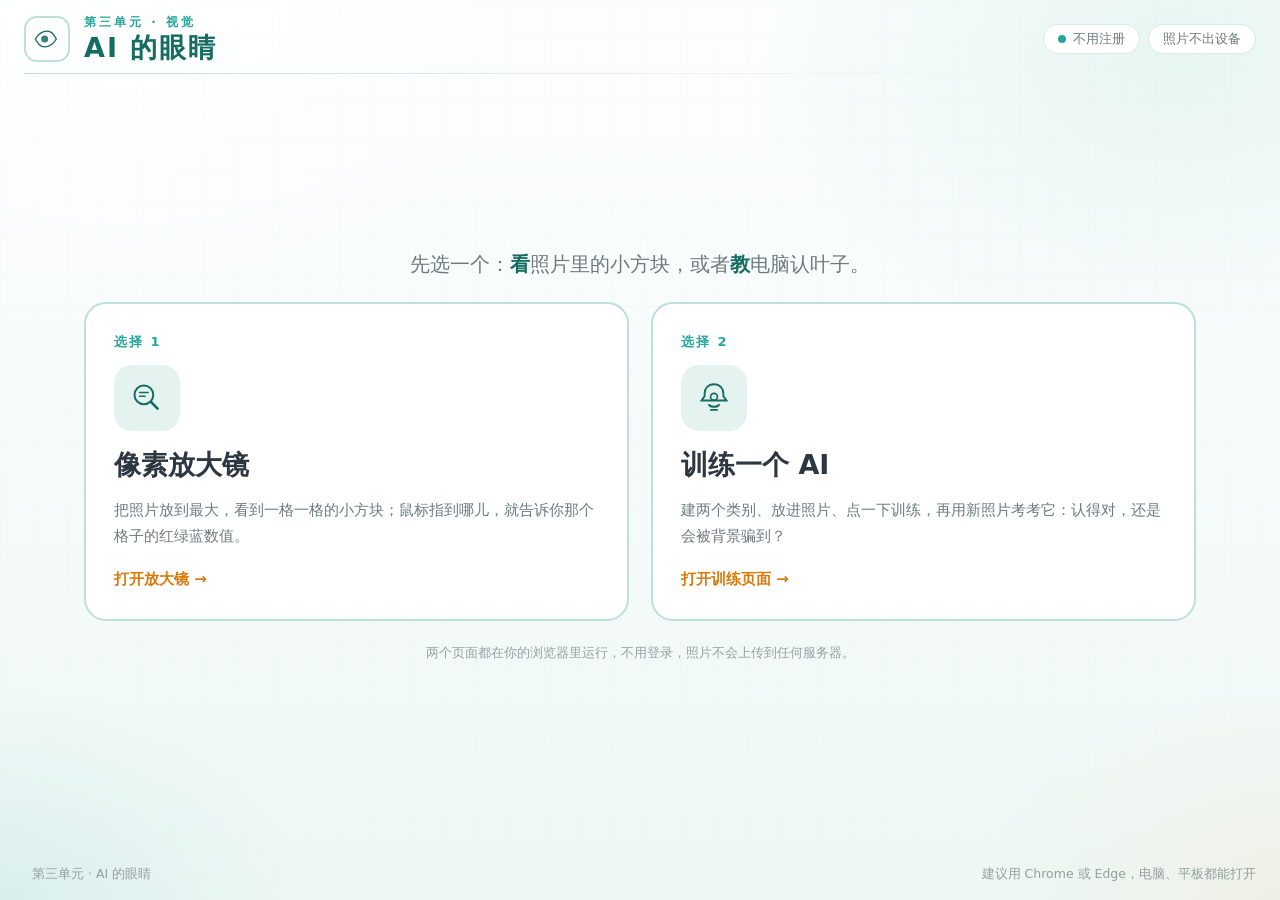
==== commit d31ae975: "首页改为二选一，新增像素放大镜页面" ====
--- a/index.html
+++ b/index.html
@@ -3,12 +3,14 @@
 <head>
 <meta charset="UTF-8">
 <meta name="viewport" content="width=device-width, initial-scale=1.0">
-<title>AI 的眼睛 · 视觉实验室</title>
-<meta name="description" content="建立数据集、训练一个图像分类模型，再用新照片考考它。">
+<title>AI 的眼睛 · 选一个开始</title>
+<meta name="description" content="先用放大镜看看照片里的像素，再训练一个会认叶子的 AI。">
 <link rel="icon" href="favicon.svg" type="image/svg+xml">
-<link rel="stylesheet" href="css/style.css?v=20261110c">
+<link rel="stylesheet" href="css/style.css?v=20261110e">
+<link rel="stylesheet" href="css/extra.css?v=20261110e">
 </head>
-<body>
+<body class="home">
+
 <div class="space" aria-hidden="true"></div>
 
 <header class="hud-top">
@@ -26,125 +28,51 @@
     </div>
   </div>
   <div class="hud-right">
-    <span class="chip"><i class="live"></i>本地运算</span>
+    <span class="chip"><i class="live"></i>不用注册</span>
     <span class="chip">照片不出设备</span>
   </div>
 </header>
 
-<main class="deck">
-  <!-- 01 数据集 -->
-  <section class="panel panel-data" id="step-classes">
-    <div class="panel-head">
-      <span class="panel-code">STEP 01</span>
-      <h2>数据集</h2>
-      <span class="panel-status" id="classStatus">0 类 · 0 张</span>
-    </div>
-    <div class="panel-body">
-      <div class="add-class">
-        <input id="className" type="text" maxlength="12" placeholder="输入类别名，比如：银杏叶" autocomplete="off">
-        <button class="btn add" id="addClassBtn" title="新建类别">
-          <svg viewBox="0 0 24 24" fill="none" aria-hidden="true"><path d="M12 5v14M5 12h14" stroke="currentColor" stroke-width="2.4"/></svg>
-        </button>
-      </div>
-      <div class="suggest" id="suggest">
-        <button type="button" data-name="银杏叶">银杏叶</button>
-        <button type="button" data-name="枫叶">枫叶</button>
-        <button type="button" data-name="苹果">苹果</button>
-        <button type="button" data-name="香蕉">香蕉</button>
-      </div>
-      <div class="class-grid" id="classGrid"></div>
-      <div class="empty-state" id="classEmpty">
-        <div class="empty-icon" aria-hidden="true">
-          <svg viewBox="0 0 64 64" fill="none"><rect x="7" y="12" width="30" height="24" rx="4" stroke="currentColor" stroke-width="2.4"/><path d="M12 40h20M40 22h17v30H28" stroke="currentColor" stroke-width="2.4"/><circle cx="22" cy="24" r="3" fill="currentColor"/></svg>
-        </div>
-        <p><b>还没有任何类别</b>先建立一个类别，再往里放照片。</p>
-      </div>
-    </div>
-    <div class="panel-foot">小提示：每类 5–20 张，白底、正面、光线均匀，AI 更容易学会。</div>
-  </section>
+<main class="home-main">
+  <p class="home-lead">先选一个：<b>看</b>照片里的小方块，或者<b>教</b>电脑认叶子。</p>
 
-  <!-- 02 训练核心 -->
-  <section class="panel panel-core" id="step-train">
-    <div class="panel-head">
-      <span class="panel-code">STEP 02</span>
-      <h2>训练</h2>
-    </div>
-    <div class="panel-body core-body">
-      <div class="reactor" id="reactor">
-        <span class="ring ring-a"></span>
-        <span class="ring ring-b"></span>
-        <span class="ring ring-c"></span>
-        <span class="core">
-          <b id="reactorTitle">待命</b>
-          <i id="reactorSub">等待数据</i>
-        </span>
-      </div>
+  <div class="home-cards">
+    <a class="choice" href="pixel.html">
+      <span class="choice-num">选择 1</span>
+      <span class="choice-icon" aria-hidden="true">
+        <svg viewBox="0 0 64 64" fill="none">
+          <circle cx="27" cy="27" r="15" stroke="currentColor" stroke-width="3.2"/>
+          <path d="M38 38l11 11" stroke="currentColor" stroke-width="4.2" stroke-linecap="round"/>
+          <path d="M20 23h14M20 29h9" stroke="currentColor" stroke-width="2.4" stroke-linecap="round"/>
+        </svg>
+      </span>
+      <h2>像素放大镜</h2>
+      <p>把照片放到最大，看到一格一格的小方块；鼠标指到哪儿，就告诉你那个格子的红绿蓝数值。</p>
+      <span class="choice-go">打开放大镜 →</span>
+    </a>
 
-      <div class="stats">
-        <div><b id="statClasses">0</b><span>类别</span></div>
-        <div><b id="statPhotos">0</b><span>照片</span></div>
-      </div>
+    <a class="choice" href="train.html">
+      <span class="choice-num">选择 2</span>
+      <span class="choice-icon" aria-hidden="true">
+        <svg viewBox="0 0 64 64" fill="none">
+          <path d="M32 10c-9 0-15 6.6-15 15v4l-5 7h40l-5-7v-4c0-8.4-6-15-15-15Z" stroke="currentColor" stroke-width="3"/>
+          <circle cx="32" cy="30" r="5.5" stroke="currentColor" stroke-width="2.6"/>
+          <path d="M24 43c2.6 4 13.4 4 16 0M27 51h10" stroke="currentColor" stroke-width="3" stroke-linecap="round"/>
+        </svg>
+      </span>
+      <h2>训练一个 AI</h2>
+      <p>建两个类别、放进照片、点一下训练，再用新照片考考它：认得对，还是会被背景骗到？</p>
+      <span class="choice-go">打开训练页面 →</span>
+    </a>
+  </div>
 
-      <p class="train-info" id="trainInfo">至少要有 2 个类别，每类至少 1 张照片。</p>
-      <button class="btn launch" id="trainBtn" disabled>
-        <svg viewBox="0 0 24 24" fill="none" aria-hidden="true"><path d="M13 3 5 14h6l-1 7 8-11h-6l1-7Z" fill="currentColor"/></svg>
-        启动训练
-      </button>
-      <div class="progress" id="trainProgress" hidden><span id="trainStage">正在准备数据…</span></div>
-      <p class="hint" id="trainHint" hidden></p>
-    </div>
-    <div class="panel-foot badge" id="modelBadge" hidden><i></i>模型已就绪，可以开始测试</div>
-  </section>
-
-  <!-- 03 测试舱 -->
-  <section class="panel panel-test" id="step-test">
-    <div class="panel-head">
-      <span class="panel-code">STEP 03</span>
-      <h2>测试</h2>
-    </div>
-    <div class="panel-body test-body" id="testPanel">
-      <label class="dropzone" id="dropzone" for="testFile">
-        <span class="drop-icon" aria-hidden="true">
-          <svg viewBox="0 0 24 24" fill="none"><path d="M12 16V4m0 0-4 4m4-4 4 4" stroke="currentColor" stroke-width="2"/><path d="M4 15v3a2 2 0 0 0 2 2h12a2 2 0 0 0 2-2v-3" stroke="currentColor" stroke-width="2"/></svg>
-        </span>
-        <b>喂它一张新照片</b>
-        <span>拖到这里，或点击选择</span>
-        <small>训练时没见过的照片，才是真考试</small>
-        <input id="testFile" type="file" accept="image/*" hidden>
-      </label>
-
-      <div class="test-lock" id="testLock">
-        <svg viewBox="0 0 24 24" fill="none" aria-hidden="true"><rect x="5" y="10" width="14" height="10" rx="2.5" stroke="currentColor" stroke-width="1.8"/><path d="M8.5 10V7.5a3.5 3.5 0 1 1 7 0V10" stroke="currentColor" stroke-width="1.8"/></svg>
-        <p id="testLockText">先完成训练，才能开始测试。</p>
-      </div>
-
-      <div class="result" id="testResult" hidden></div>
-    </div>
-    <div class="panel-foot">答案由 SVM 给出；百分比条是最像的 5 张训练照片的投票。</div>
-  </section>
+  <p class="home-note">两个页面都在你的浏览器里运行，不用登录，照片不会上传到任何服务器。</p>
 </main>
 
 <footer class="hud-bottom">
-  <span><i class="live"></i>所有照片只保存在这台设备的浏览器里，不会上传</span>
-  <button class="link-btn" id="clearAllBtn">清空全部数据</button>
+  <span><i class="live"></i>第三单元 · AI 的眼睛</span>
+  <span>建议用 Chrome 或 Edge，电脑、平板都能打开</span>
 </footer>
 
-<div class="toast" id="toast" role="status" aria-live="polite"></div>
-
-<div class="modal" id="modal" hidden>
-  <div class="modal-card" role="dialog" aria-modal="true" aria-labelledby="modalTitle">
-    <span class="modal-code">CONFIRM</span>
-    <h3 id="modalTitle">确认删除</h3>
-    <p id="modalText"></p>
-    <div class="modal-actions">
-      <button class="btn ghost" id="modalCancel">取消</button>
-      <button class="btn danger" id="modalOk">删除</button>
-    </div>
-  </div>
-</div>
-
-<script src="js/db.js?v=20261110"></script>
-<script src="js/features.js?v=20261110"></script>
-<script src="js/app.js?v=20261110"></script>
 </body>
 </html>
--- a/css/extra.css
+++ b/css/extra.css
@@ -0,0 +1,132 @@
+/* 首页（二选一）与像素放大镜页面的样式，配合 style.css 的变量与按钮 */
+
+body.home{overflow:auto;min-height:100vh;display:flex;flex-direction:column}
+.chip-link{text-decoration:none}
+.chip-link:hover{border-color:var(--teal);color:var(--teal-d)}
+
+.home-main{
+  position:relative;z-index:1;flex:1;width:100%;max-width:1160px;margin:0 auto;
+  padding:8px 24px 18px;display:flex;flex-direction:column;justify-content:center;gap:22px;
+}
+.home-lead{
+  margin:0;text-align:center;font-size:20px;color:var(--sub);
+}
+.home-lead b{color:var(--teal-d)}
+.home-cards{display:grid;grid-template-columns:1fr 1fr;gap:22px}
+.choice{
+  display:flex;flex-direction:column;gap:12px;padding:28px;
+  background:#fff;border:2px solid var(--line-2);border-radius:22px;
+  text-decoration:none;color:inherit;
+  transition:transform .18s, box-shadow .2s, border-color .2s;
+}
+.choice:hover{transform:translateY(-3px);border-color:var(--teal);box-shadow:0 18px 34px -24px rgba(20,108,98,.6)}
+.choice-num{font-size:13px;font-weight:800;letter-spacing:2px;color:var(--teal)}
+.choice-icon{
+  width:66px;height:66px;border-radius:18px;display:grid;place-items:center;
+  color:var(--teal-d);background:var(--teal-l);
+}
+.choice-icon svg{width:40px;height:40px}
+.choice h2{margin:0;font-size:27px;color:var(--ink)}
+.choice p{margin:0;font-size:15px;line-height:1.7;color:var(--sub)}
+.choice-go{margin-top:auto;padding-top:6px;font-size:15px;font-weight:800;color:var(--orange-d)}
+.home-note{margin:0;text-align:center;font-size:13px;color:var(--sub-2)}
+
+/* ---------- 像素放大镜 ---------- */
+body.pixel{overflow:hidden}
+.px-wrap{
+  position:relative;z-index:1;
+  height:calc(100vh - 74px - 52px);
+  display:grid;grid-template-columns:252px minmax(0,1fr);gap:16px;
+  padding:12px 24px;
+}
+.px-side{
+  display:flex;flex-direction:column;gap:14px;min-height:0;overflow:auto;
+  background:#fff;border:2px solid var(--line-2);border-radius:18px;padding:16px;
+}
+.px-side h2{margin:0;font-size:19px;color:var(--ink)}
+.px-samples{display:grid;grid-template-columns:1fr 1fr;gap:10px}
+.px-sample{
+  padding:0;aspect-ratio:1;overflow:hidden;cursor:pointer;
+  background:#F1F7F6;border:2px solid var(--line);border-radius:12px;
+}
+.px-sample img{width:100%;height:100%;object-fit:cover;display:block}
+.px-sample:hover{border-color:var(--line-2)}
+.px-sample.is-active{border-color:var(--teal);box-shadow:0 0 0 3px rgba(38,166,154,.18)}
+.px-upload{
+  display:block;padding:14px;text-align:center;cursor:pointer;
+  background:var(--teal-l);border:2px dashed var(--line-2);border-radius:14px;
+}
+.px-upload span{display:block;font-size:15px;font-weight:800;color:var(--teal-d)}
+.px-upload small{font-size:12.5px;color:var(--sub)}
+.px-upload:hover{border-color:var(--teal)}
+.px-steps{font-size:13px;color:var(--sub);line-height:1.6}
+.px-steps p{margin:0}
+.px-steps b{color:var(--ink)}
+.px-steps ol{margin:6px 0 0;padding-left:20px;display:flex;flex-direction:column;gap:6px}
+
+.px-stage{
+  position:relative;min-width:0;min-height:0;overflow:hidden;border-radius:18px;
+  border:2px solid var(--line-2);
+  background:repeating-conic-gradient(#F1F7F6 0% 25%, #FFFFFF 0% 50%) 50% / 22px 22px;
+}
+#view{display:block;width:100%;height:100%;cursor:grab;touch-action:none}
+#view.is-drag{cursor:grabbing}
+#view.is-mag{
+  cursor:url('data:image/svg+xml;utf8,<svg xmlns="http://www.w3.org/2000/svg" width="34" height="34" viewBox="0 0 34 34"><circle cx="14" cy="14" r="8.5" fill="rgba(255,255,255,.55)" stroke="%23146C62" stroke-width="2.6"/><path d="M20.5 20.5 30 30" stroke="%23146C62" stroke-width="3.6" stroke-linecap="round"/></svg>') 14 14, zoom-in;
+}
+#view.is-mag.is-drag{cursor:grabbing}
+
+.px-topbar{position:absolute;top:12px;right:12px;display:flex;gap:10px;align-items:center;z-index:3}
+.px-zoom{
+  padding:7px 15px;border-radius:999px;font-size:14px;font-weight:800;color:var(--teal-d);
+  background:rgba(255,255,255,.94);border:1.5px solid var(--line-2);
+}
+.px-mag{
+  display:flex;align-items:center;gap:8px;height:44px;padding:0 16px;
+  border-radius:999px;border:2px solid var(--line-2);background:#fff;color:var(--teal-d);
+  font-size:14px;font-weight:800;cursor:pointer;
+}
+.px-mag svg{width:20px;height:20px}
+.px-mag:hover{border-color:var(--teal)}
+.px-mag.is-on{background:var(--teal);border-color:var(--teal);color:#fff}
+
+.px-tools{position:absolute;left:12px;bottom:12px;display:flex;gap:8px;z-index:3}
+.px-btn{
+  height:38px;min-width:46px;padding:0 10px;border-radius:10px;cursor:pointer;
+  border:1.5px solid var(--line-2);background:rgba(255,255,255,.95);
+  color:var(--teal-d);font-size:16px;font-weight:800;
+}
+.px-btn:hover{border-color:var(--teal)}
+.px-btn.wide{font-size:13.5px}
+
+.px-readout{
+  position:absolute;right:12px;bottom:12px;z-index:3;pointer-events:none;
+  display:flex;gap:12px;align-items:center;min-width:216px;padding:12px 14px;
+  background:rgba(255,255,255,.96);border:1.5px solid var(--line-2);border-radius:14px;
+}
+.px-swatch{width:54px;height:54px;border-radius:10px;border:1px solid var(--line);background:#fff;flex:none}
+.px-rgb{margin:0;font-size:15px;font-weight:800;color:var(--ink)}
+.px-hex{margin:2px 0 0;font-size:12.5px;color:var(--sub-2)}
+.px-pos{margin:2px 0 0;font-size:12.5px;color:var(--sub)}
+
+.px-tip{
+  position:absolute;left:50%;top:12px;transform:translateX(-50%);z-index:2;pointer-events:none;
+  padding:7px 16px;border-radius:999px;font-size:13px;color:#fff;
+  background:rgba(20,108,98,.92);max-width:min(70%,520px);
+}
+.px-empty{position:absolute;inset:0;display:grid;place-items:center;font-size:15px;color:var(--sub)}
+
+@media (max-width:1100px){
+  body.pixel{overflow:auto}
+  .px-wrap{height:auto;grid-template-columns:1fr;padding:12px 16px 20px}
+  .px-side{max-height:none}
+  .px-stage{height:66vh;min-height:380px}
+}
+@media (max-width:760px){
+  .home-cards{grid-template-columns:1fr}
+  .home-lead{font-size:17px}
+  .choice{padding:22px}
+  .choice h2{font-size:23px}
+  .px-readout{left:12px;right:12px;bottom:60px;min-width:0}
+  .px-tools{bottom:10px}
+}
